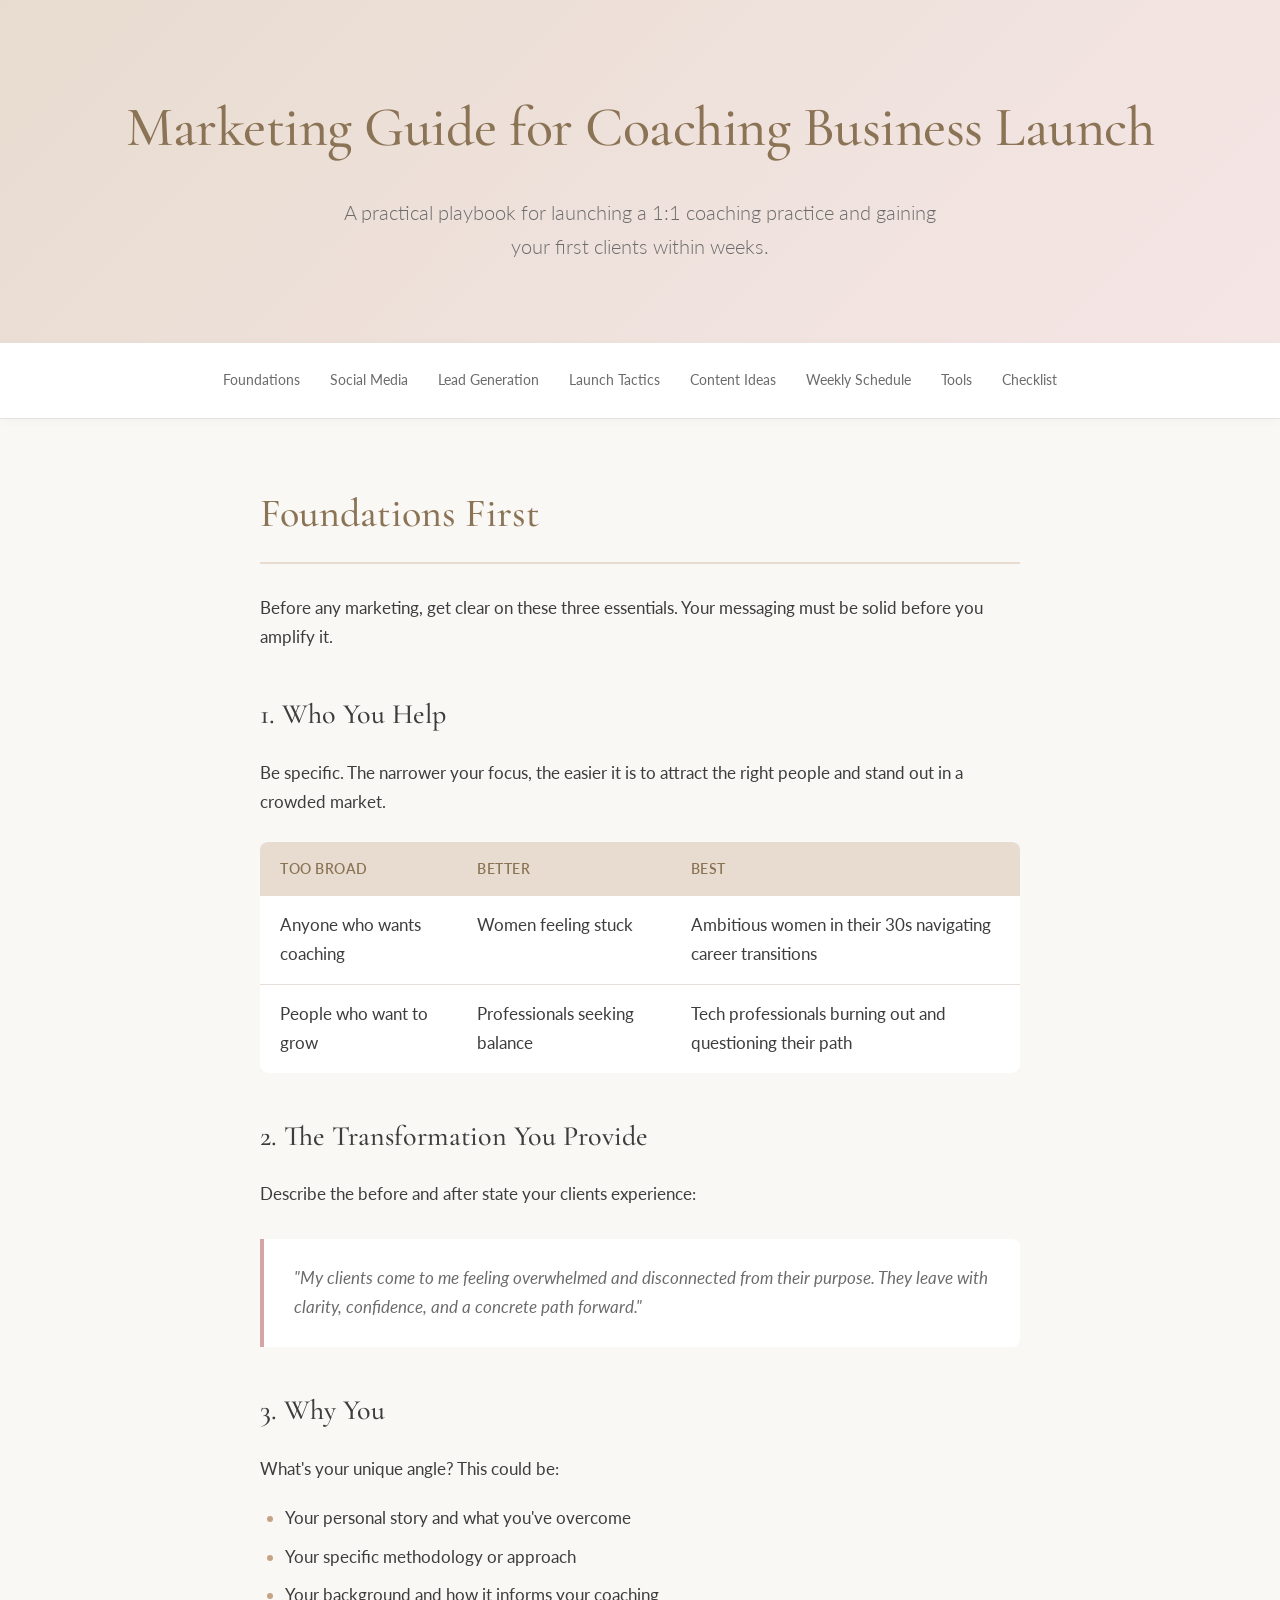
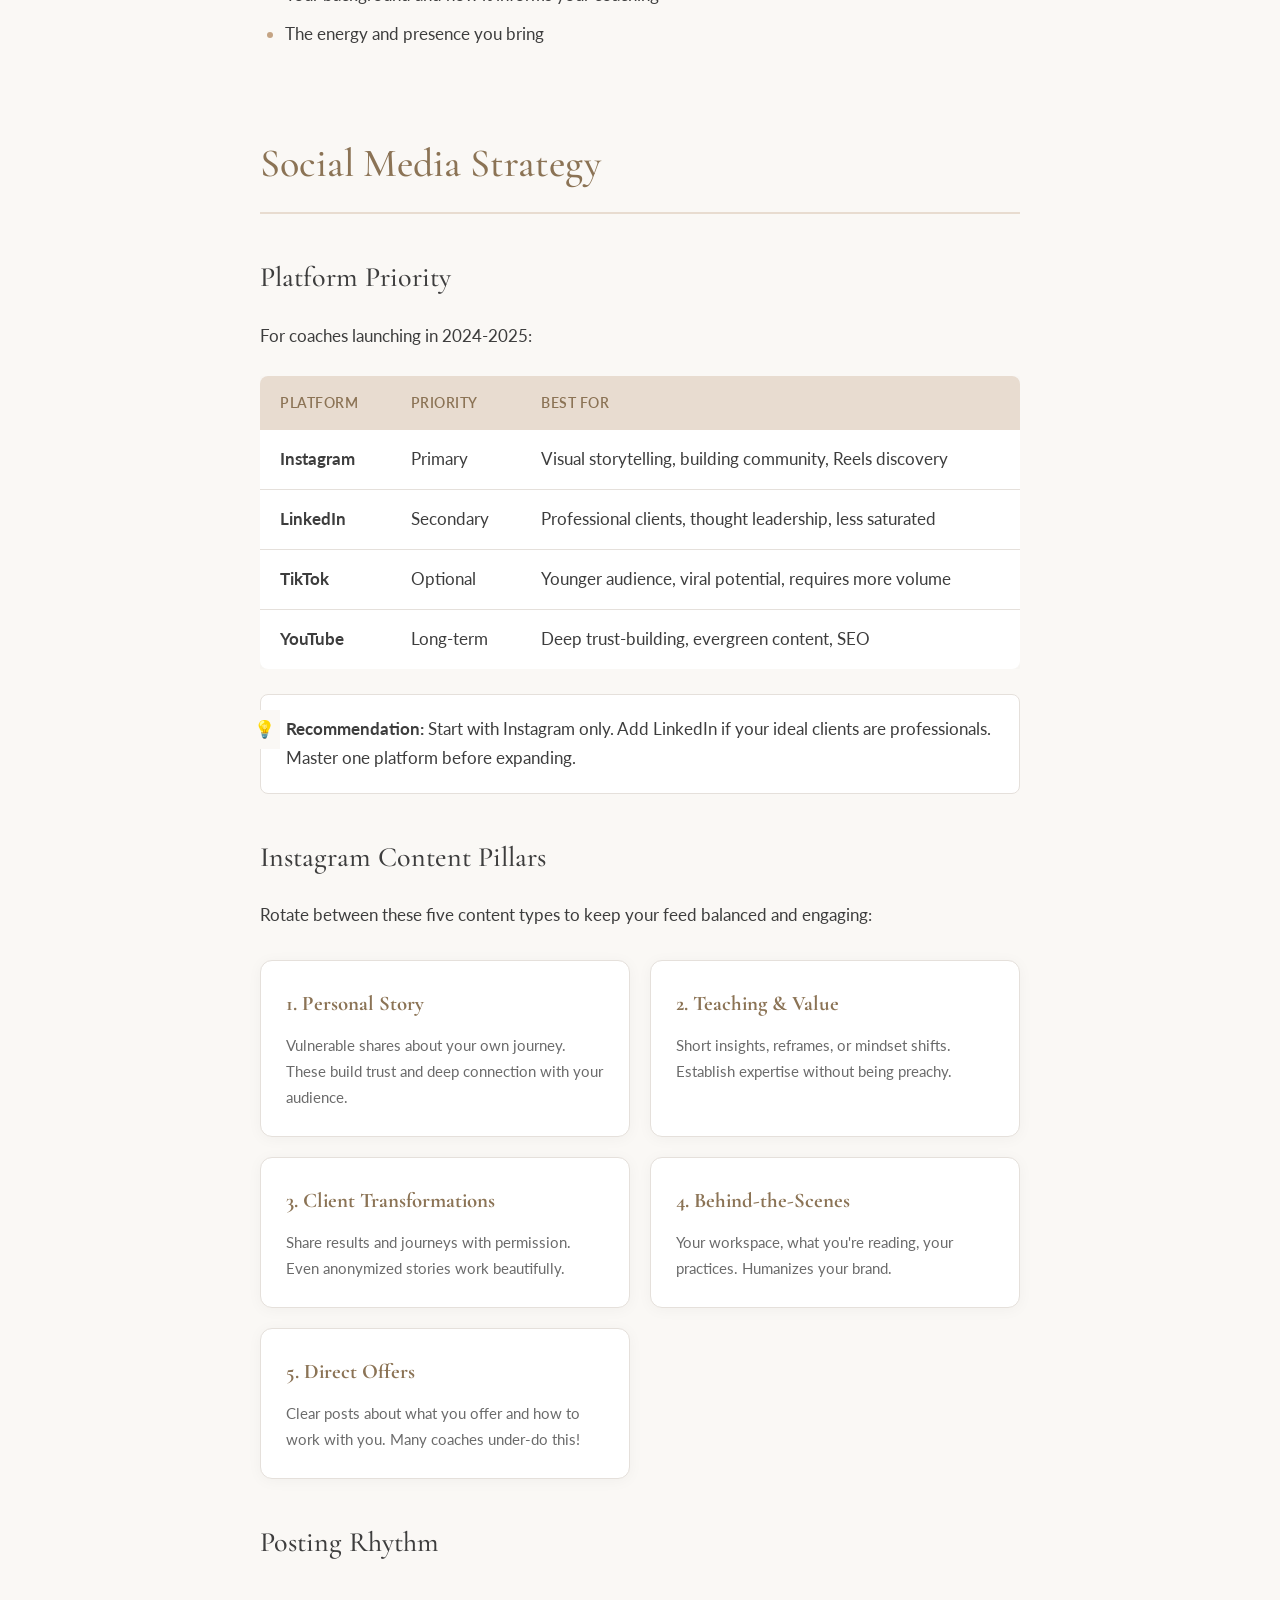
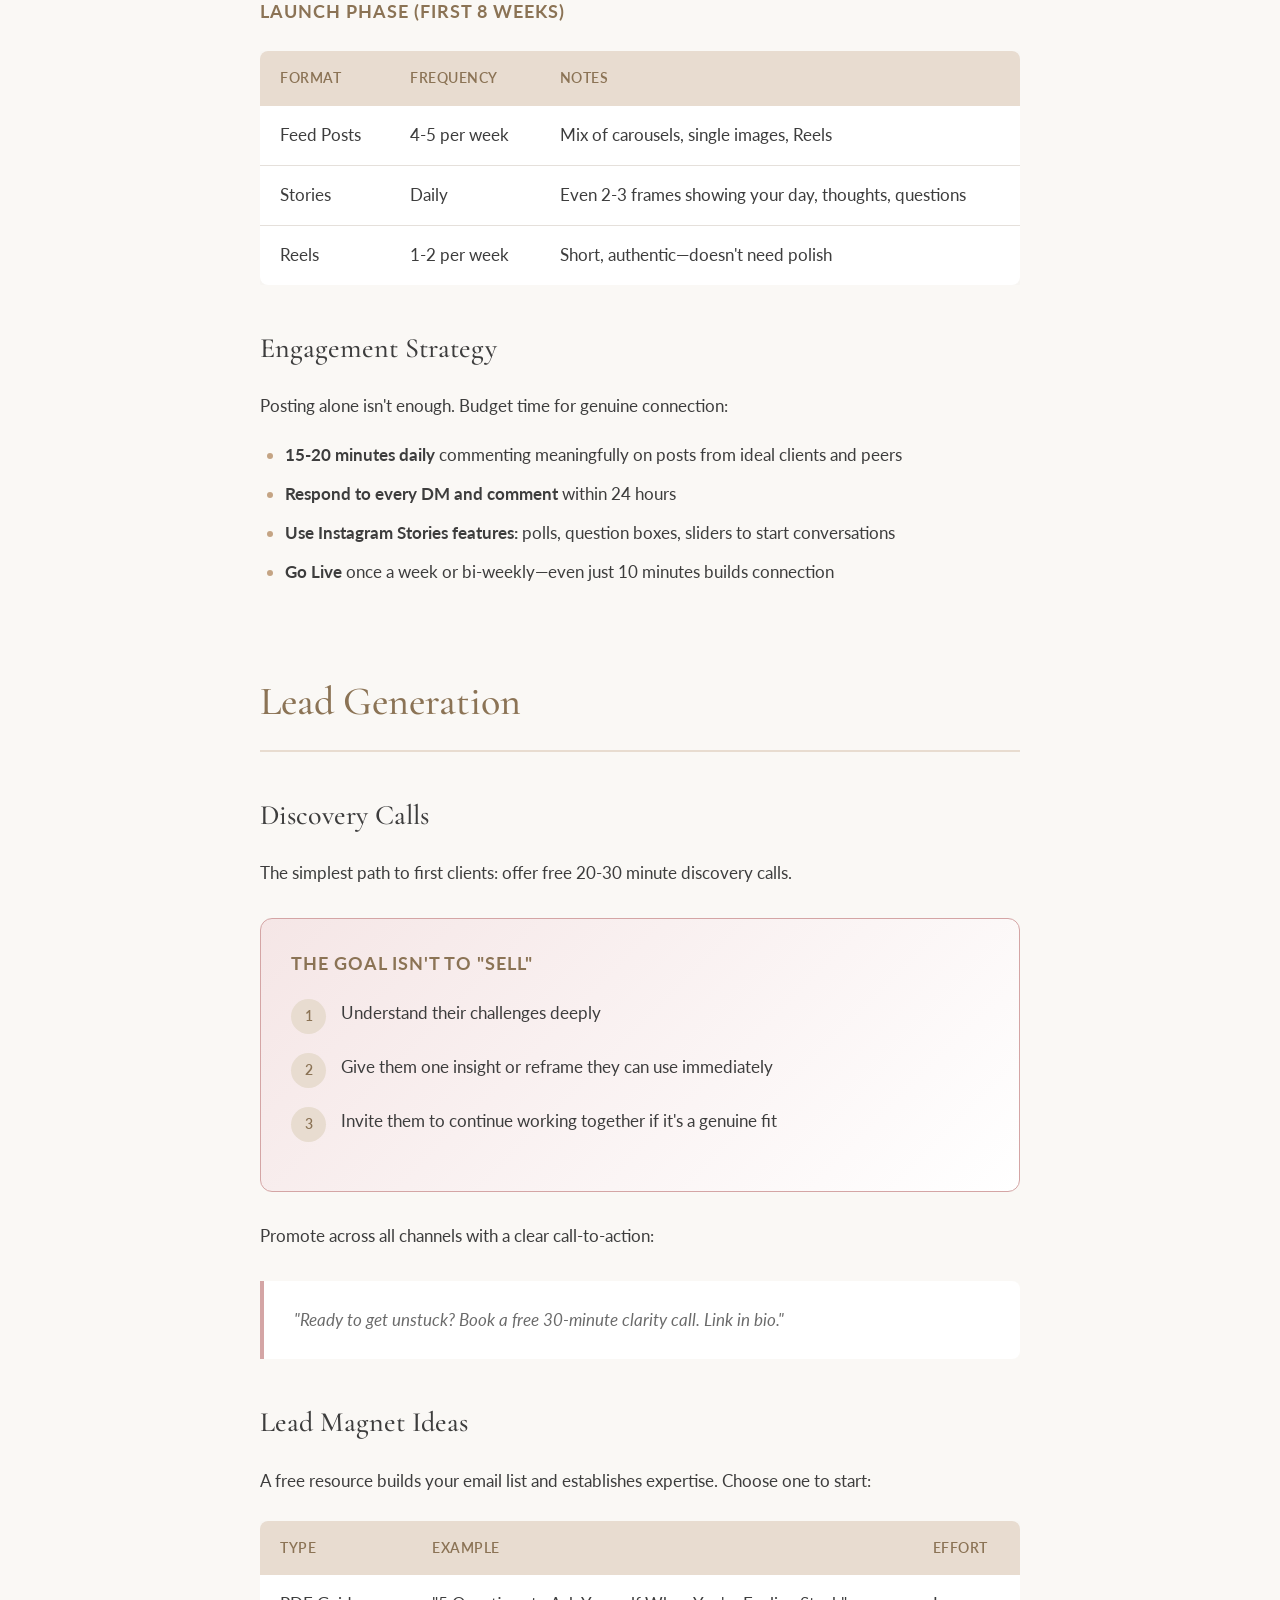
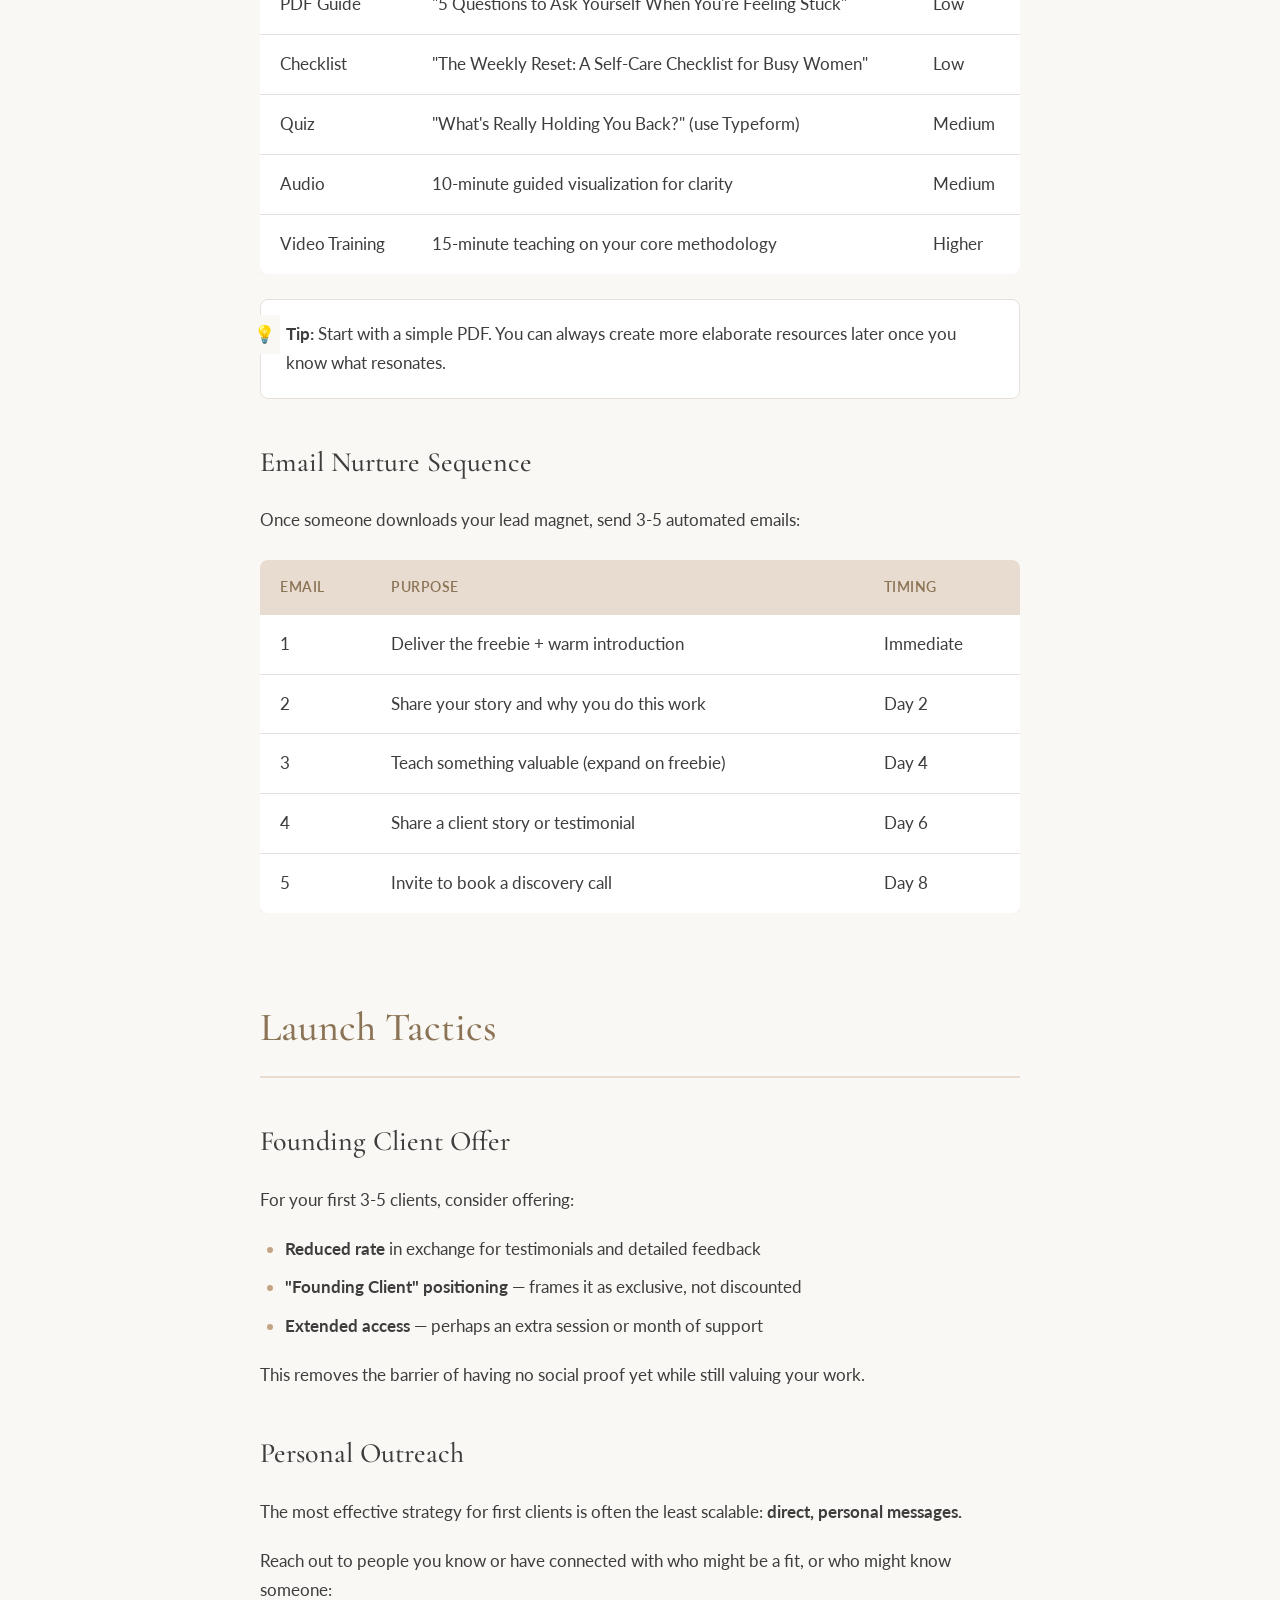
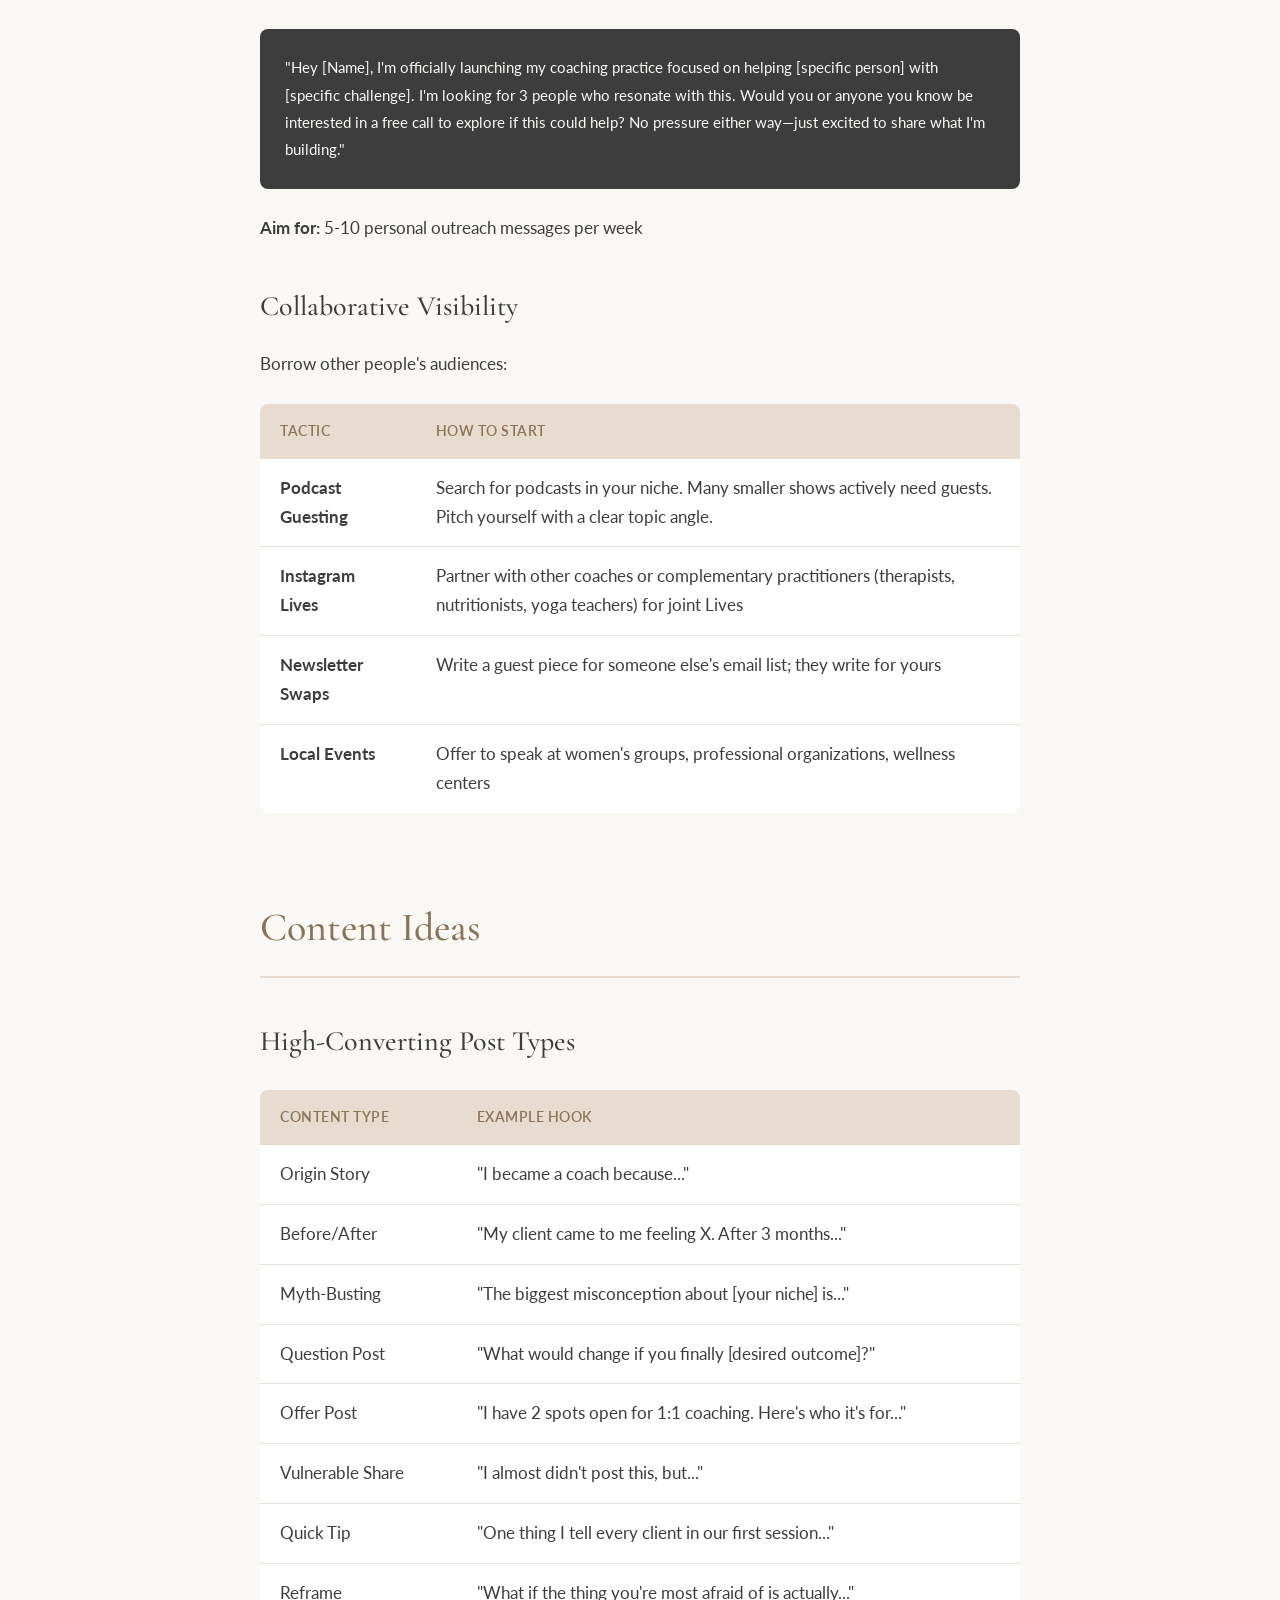
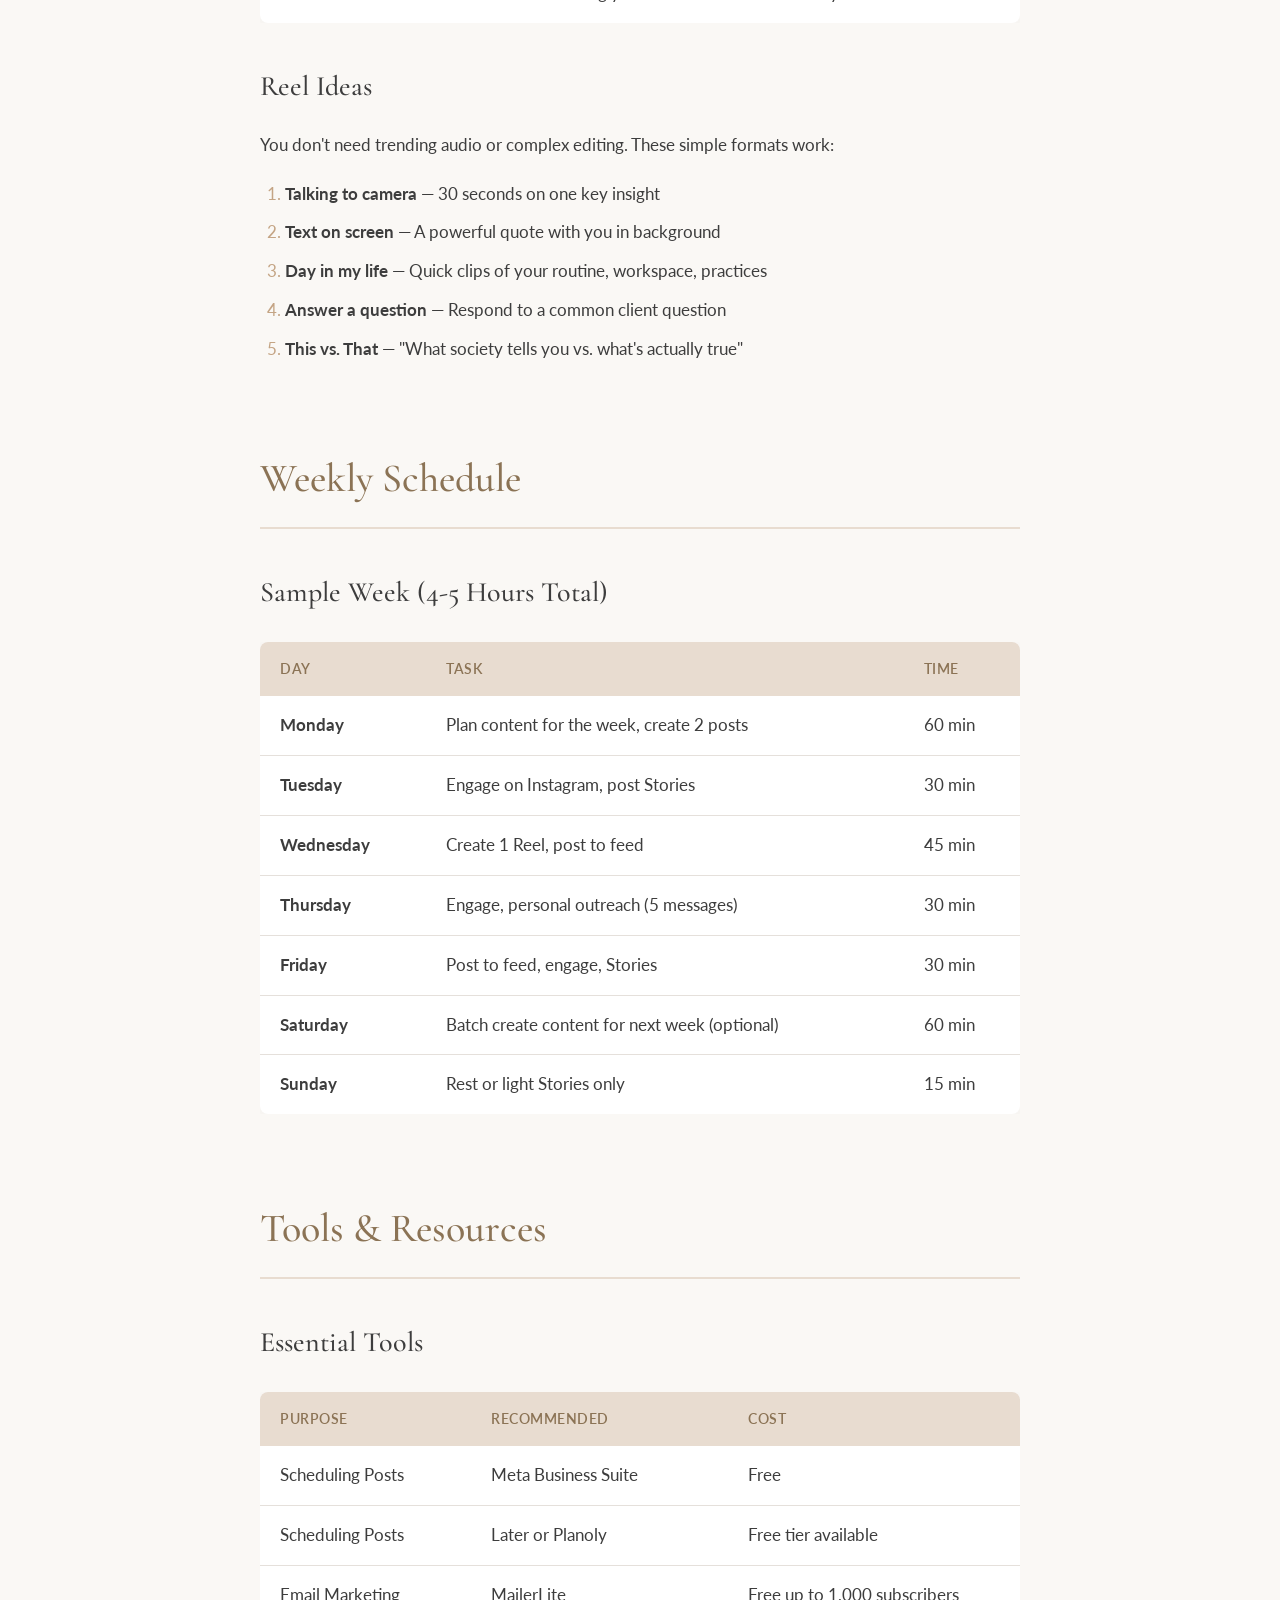
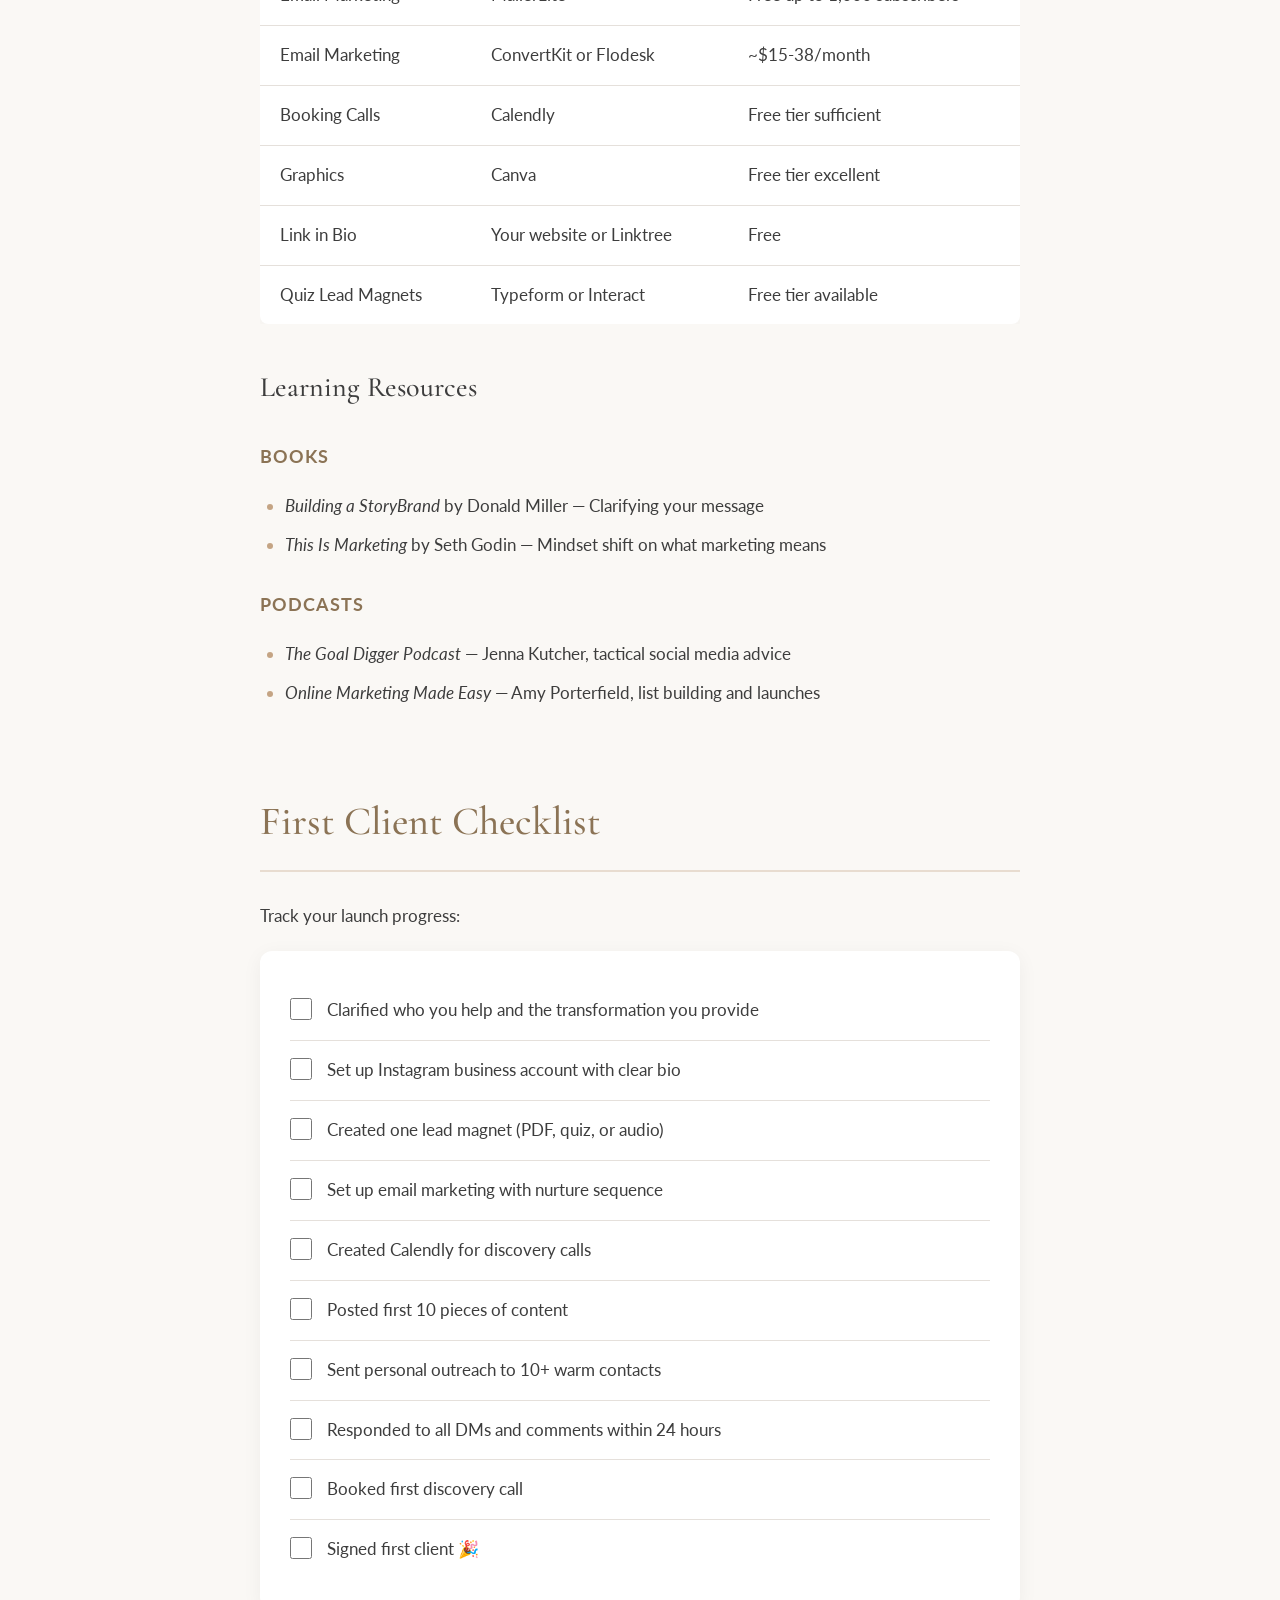
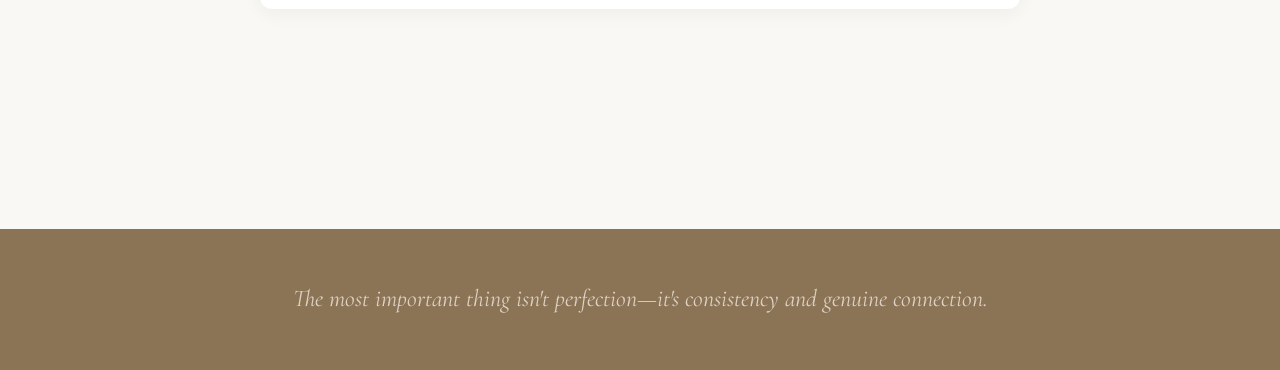
==== index.html @ 5e0c3785 "initial commit" ====
<!DOCTYPE html>
<html lang="en">
<head>
    <meta charset="UTF-8">
    <meta name="viewport" content="width=device-width, initial-scale=1.0">
    <title>Marketing Guide for Coaching Business Launch</title>
    <link rel="preconnect" href="https://fonts.googleapis.com">
    <link rel="preconnect" href="https://fonts.gstatic.com" crossorigin>
    <link href="https://fonts.googleapis.com/css2?family=Cormorant+Garamond:ital,wght@0,400;0,500;0,600;1,400&family=Lato:wght@300;400;700&display=swap" rel="stylesheet">
    <style>
        :root {
            --color-primary: #C4A484;
            --color-primary-dark: #8B7355;
            --color-primary-light: #E8DCD0;
            --color-secondary: #D4A5A5;
            --color-secondary-light: #F5E6E6;
            --color-white: #FFFFFF;
            --color-off-white: #FAF8F5;
            --color-text: #3D3D3D;
            --color-text-light: #6B6B6B;
            --color-border: #E5E0DB;
            --color-gold: #B8860B;
            --color-success: #7CB69D;
            --font-heading: 'Cormorant Garamond', Georgia, serif;
            --font-body: 'Lato', system-ui, sans-serif;
        }

        * {
            margin: 0;
            padding: 0;
            box-sizing: border-box;
        }

        html {
            scroll-behavior: smooth;
        }

        body {
            font-family: var(--font-body);
            font-size: 17px;
            line-height: 1.7;
            color: var(--color-text);
            background-color: var(--color-off-white);
        }

        /* Hero Section */
        .hero {
            background: linear-gradient(135deg, var(--color-primary-light) 0%, var(--color-secondary-light) 100%);
            padding: 80px 20px;
            text-align: center;
        }

        .hero h1 {
            font-family: var(--font-heading);
            font-size: 3.5rem;
            font-weight: 500;
            color: var(--color-primary-dark);
            margin-bottom: 20px;
            letter-spacing: -0.5px;
        }

        .hero .tagline {
            font-size: 1.25rem;
            color: var(--color-text-light);
            max-width: 600px;
            margin: 0 auto;
            font-weight: 300;
        }

        /* Navigation */
        .toc {
            background: var(--color-white);
            border-bottom: 1px solid var(--color-border);
            padding: 20px;
            position: sticky;
            top: 0;
            z-index: 100;
            box-shadow: 0 2px 10px rgba(0,0,0,0.03);
        }

        .toc-inner {
            max-width: 900px;
            margin: 0 auto;
            display: flex;
            flex-wrap: wrap;
            justify-content: center;
            gap: 10px 30px;
        }

        .toc a {
            color: var(--color-text-light);
            text-decoration: none;
            font-size: 0.9rem;
            font-weight: 400;
            transition: color 0.2s ease;
            padding: 5px 0;
        }

        .toc a:hover {
            color: var(--color-primary-dark);
        }

        /* Main Content */
        .container {
            max-width: 800px;
            margin: 0 auto;
            padding: 60px 20px;
        }

        /* Sections */
        section {
            margin-bottom: 80px;
        }

        h2 {
            font-family: var(--font-heading);
            font-size: 2.5rem;
            font-weight: 500;
            color: var(--color-primary-dark);
            margin-bottom: 30px;
            padding-bottom: 15px;
            border-bottom: 2px solid var(--color-primary-light);
        }

        h3 {
            font-family: var(--font-heading);
            font-size: 1.75rem;
            font-weight: 500;
            color: var(--color-text);
            margin-top: 40px;
            margin-bottom: 20px;
        }

        h4 {
            font-family: var(--font-body);
            font-size: 1.1rem;
            font-weight: 700;
            color: var(--color-primary-dark);
            margin-top: 30px;
            margin-bottom: 15px;
            text-transform: uppercase;
            letter-spacing: 1px;
        }

        p {
            margin-bottom: 20px;
        }

        /* Blockquotes */
        blockquote {
            background: var(--color-white);
            border-left: 4px solid var(--color-secondary);
            padding: 25px 30px;
            margin: 30px 0;
            border-radius: 0 8px 8px 0;
            font-style: italic;
            color: var(--color-text-light);
        }

        blockquote em {
            font-style: normal;
        }

        /* Tables */
        .table-wrapper {
            overflow-x: auto;
            margin: 25px 0;
        }

        table {
            width: 100%;
            border-collapse: collapse;
            background: var(--color-white);
            border-radius: 8px;
            overflow: hidden;
            box-shadow: 0 2px 15px rgba(0,0,0,0.04);
        }

        th {
            background: var(--color-primary-light);
            color: var(--color-primary-dark);
            font-weight: 600;
            text-align: left;
            padding: 15px 20px;
            font-size: 0.9rem;
            text-transform: uppercase;
            letter-spacing: 0.5px;
        }

        td {
            padding: 15px 20px;
            border-bottom: 1px solid var(--color-border);
            vertical-align: top;
        }

        tr:last-child td {
            border-bottom: none;
        }

        tr:hover td {
            background: var(--color-off-white);
        }

        /* Lists */
        ul, ol {
            margin: 20px 0;
            padding-left: 25px;
        }

        li {
            margin-bottom: 10px;
        }

        li::marker {
            color: var(--color-primary);
        }

        /* Highlight Boxes */
        .highlight-box {
            background: linear-gradient(135deg, var(--color-secondary-light) 0%, var(--color-white) 100%);
            border: 1px solid var(--color-secondary);
            border-radius: 12px;
            padding: 30px;
            margin: 30px 0;
        }

        .highlight-box h4 {
            margin-top: 0;
            color: var(--color-primary-dark);
        }

        .tip-box {
            background: var(--color-white);
            border: 1px solid var(--color-border);
            border-radius: 8px;
            padding: 20px 25px;
            margin: 25px 0;
            position: relative;
        }

        .tip-box::before {
            content: "💡";
            position: absolute;
            left: -12px;
            top: 15px;
            background: var(--color-off-white);
            padding: 5px;
        }

        /* Checklist */
        .checklist {
            background: var(--color-white);
            border-radius: 12px;
            padding: 30px;
            box-shadow: 0 4px 20px rgba(0,0,0,0.05);
        }

        .checklist-item {
            display: flex;
            align-items: flex-start;
            gap: 15px;
            padding: 15px 0;
            border-bottom: 1px solid var(--color-border);
        }

        .checklist-item:last-child {
            border-bottom: none;
        }

        .checklist-item input[type="checkbox"] {
            width: 22px;
            height: 22px;
            margin-top: 2px;
            accent-color: var(--color-success);
            cursor: pointer;
        }

        .checklist-item label {
            cursor: pointer;
            flex: 1;
        }

        .checklist-item input:checked + label {
            text-decoration: line-through;
            color: var(--color-text-light);
        }

        /* Content Cards */
        .card-grid {
            display: grid;
            grid-template-columns: repeat(auto-fit, minmax(280px, 1fr));
            gap: 20px;
            margin: 30px 0;
        }

        .card {
            background: var(--color-white);
            border-radius: 12px;
            padding: 25px;
            box-shadow: 0 2px 15px rgba(0,0,0,0.04);
            border: 1px solid var(--color-border);
        }

        .card h5 {
            font-family: var(--font-heading);
            font-size: 1.3rem;
            color: var(--color-primary-dark);
            margin-bottom: 12px;
        }

        .card p {
            font-size: 0.95rem;
            margin-bottom: 0;
            color: var(--color-text-light);
        }

        /* Numbered Steps */
        .numbered-list {
            counter-reset: step-counter;
            list-style: none;
            padding-left: 0;
        }

        .numbered-list li {
            counter-increment: step-counter;
            position: relative;
            padding-left: 50px;
            margin-bottom: 25px;
        }

        .numbered-list li::before {
            content: counter(step-counter);
            position: absolute;
            left: 0;
            top: 0;
            width: 35px;
            height: 35px;
            background: var(--color-primary-light);
            color: var(--color-primary-dark);
            border-radius: 50%;
            display: flex;
            align-items: center;
            justify-content: center;
            font-weight: 600;
            font-size: 0.9rem;
        }

        /* Code/Template blocks */
        .template {
            background: var(--color-text);
            color: var(--color-off-white);
            padding: 25px;
            border-radius: 8px;
            margin: 25px 0;
            font-size: 0.95rem;
            line-height: 1.8;
        }

        /* Footer */
        footer {
            background: var(--color-primary-dark);
            color: var(--color-primary-light);
            text-align: center;
            padding: 50px 20px;
            margin-top: 80px;
        }

        footer p {
            font-family: var(--font-heading);
            font-size: 1.5rem;
            font-style: italic;
            margin-bottom: 0;
            opacity: 0.9;
        }

        /* Responsive */
        @media (max-width: 768px) {
            .hero h1 {
                font-size: 2.5rem;
            }

            h2 {
                font-size: 2rem;
            }

            h3 {
                font-size: 1.5rem;
            }

            .toc-inner {
                gap: 5px 20px;
            }

            .toc a {
                font-size: 0.8rem;
            }
        }

        /* Print Styles */
        @media print {
            .toc {
                position: relative;
            }

            section {
                page-break-inside: avoid;
            }
        }
    </style>
</head>
<body>
    <header class="hero">
        <h1>Marketing Guide for Coaching Business Launch</h1>
        <p class="tagline">A practical playbook for launching a 1:1 coaching practice and gaining your first clients within weeks.</p>
    </header>

    <nav class="toc">
        <div class="toc-inner">
            <a href="#foundations">Foundations</a>
            <a href="#social-media">Social Media</a>
            <a href="#lead-generation">Lead Generation</a>
            <a href="#launch-tactics">Launch Tactics</a>
            <a href="#content-ideas">Content Ideas</a>
            <a href="#weekly-schedule">Weekly Schedule</a>
            <a href="#tools">Tools</a>
            <a href="#checklist">Checklist</a>
        </div>
    </nav>

    <main class="container">

        <!-- FOUNDATIONS -->
        <section id="foundations">
            <h2>Foundations First</h2>
            <p>Before any marketing, get clear on these three essentials. Your messaging must be solid before you amplify it.</p>

            <h3>1. Who You Help</h3>
            <p>Be specific. The narrower your focus, the easier it is to attract the right people and stand out in a crowded market.</p>

            <div class="table-wrapper">
                <table>
                    <thead>
                        <tr>
                            <th>Too Broad</th>
                            <th>Better</th>
                            <th>Best</th>
                        </tr>
                    </thead>
                    <tbody>
                        <tr>
                            <td>Anyone who wants coaching</td>
                            <td>Women feeling stuck</td>
                            <td>Ambitious women in their 30s navigating career transitions</td>
                        </tr>
                        <tr>
                            <td>People who want to grow</td>
                            <td>Professionals seeking balance</td>
                            <td>Tech professionals burning out and questioning their path</td>
                        </tr>
                    </tbody>
                </table>
            </div>

            <h3>2. The Transformation You Provide</h3>
            <p>Describe the before and after state your clients experience:</p>

            <blockquote>
                "My clients come to me feeling overwhelmed and disconnected from their purpose. They leave with clarity, confidence, and a concrete path forward."
            </blockquote>

            <h3>3. Why You</h3>
            <p>What's your unique angle? This could be:</p>
            <ul>
                <li>Your personal story and what you've overcome</li>
                <li>Your specific methodology or approach</li>
                <li>Your background and how it informs your coaching</li>
                <li>The energy and presence you bring</li>
            </ul>
        </section>

        <!-- SOCIAL MEDIA -->
        <section id="social-media">
            <h2>Social Media Strategy</h2>

            <h3>Platform Priority</h3>
            <p>For coaches launching in 2024-2025:</p>

            <div class="table-wrapper">
                <table>
                    <thead>
                        <tr>
                            <th>Platform</th>
                            <th>Priority</th>
                            <th>Best For</th>
                        </tr>
                    </thead>
                    <tbody>
                        <tr>
                            <td><strong>Instagram</strong></td>
                            <td>Primary</td>
                            <td>Visual storytelling, building community, Reels discovery</td>
                        </tr>
                        <tr>
                            <td><strong>LinkedIn</strong></td>
                            <td>Secondary</td>
                            <td>Professional clients, thought leadership, less saturated</td>
                        </tr>
                        <tr>
                            <td><strong>TikTok</strong></td>
                            <td>Optional</td>
                            <td>Younger audience, viral potential, requires more volume</td>
                        </tr>
                        <tr>
                            <td><strong>YouTube</strong></td>
                            <td>Long-term</td>
                            <td>Deep trust-building, evergreen content, SEO</td>
                        </tr>
                    </tbody>
                </table>
            </div>

            <div class="tip-box">
                <strong>Recommendation:</strong> Start with Instagram only. Add LinkedIn if your ideal clients are professionals. Master one platform before expanding.
            </div>

            <h3>Instagram Content Pillars</h3>
            <p>Rotate between these five content types to keep your feed balanced and engaging:</p>

            <div class="card-grid">
                <div class="card">
                    <h5>1. Personal Story</h5>
                    <p>Vulnerable shares about your own journey. These build trust and deep connection with your audience.</p>
                </div>
                <div class="card">
                    <h5>2. Teaching & Value</h5>
                    <p>Short insights, reframes, or mindset shifts. Establish expertise without being preachy.</p>
                </div>
                <div class="card">
                    <h5>3. Client Transformations</h5>
                    <p>Share results and journeys with permission. Even anonymized stories work beautifully.</p>
                </div>
                <div class="card">
                    <h5>4. Behind-the-Scenes</h5>
                    <p>Your workspace, what you're reading, your practices. Humanizes your brand.</p>
                </div>
                <div class="card">
                    <h5>5. Direct Offers</h5>
                    <p>Clear posts about what you offer and how to work with you. Many coaches under-do this!</p>
                </div>
            </div>

            <h3>Posting Rhythm</h3>
            <h4>Launch Phase (First 8 Weeks)</h4>
            <div class="table-wrapper">
                <table>
                    <thead>
                        <tr>
                            <th>Format</th>
                            <th>Frequency</th>
                            <th>Notes</th>
                        </tr>
                    </thead>
                    <tbody>
                        <tr>
                            <td>Feed Posts</td>
                            <td>4-5 per week</td>
                            <td>Mix of carousels, single images, Reels</td>
                        </tr>
                        <tr>
                            <td>Stories</td>
                            <td>Daily</td>
                            <td>Even 2-3 frames showing your day, thoughts, questions</td>
                        </tr>
                        <tr>
                            <td>Reels</td>
                            <td>1-2 per week</td>
                            <td>Short, authentic—doesn't need polish</td>
                        </tr>
                    </tbody>
                </table>
            </div>

            <h3>Engagement Strategy</h3>
            <p>Posting alone isn't enough. Budget time for genuine connection:</p>
            <ul>
                <li><strong>15-20 minutes daily</strong> commenting meaningfully on posts from ideal clients and peers</li>
                <li><strong>Respond to every DM and comment</strong> within 24 hours</li>
                <li><strong>Use Instagram Stories features:</strong> polls, question boxes, sliders to start conversations</li>
                <li><strong>Go Live</strong> once a week or bi-weekly—even just 10 minutes builds connection</li>
            </ul>
        </section>

        <!-- LEAD GENERATION -->
        <section id="lead-generation">
            <h2>Lead Generation</h2>

            <h3>Discovery Calls</h3>
            <p>The simplest path to first clients: offer free 20-30 minute discovery calls.</p>

            <div class="highlight-box">
                <h4>The Goal Isn't to "Sell"</h4>
                <ol class="numbered-list">
                    <li>Understand their challenges deeply</li>
                    <li>Give them one insight or reframe they can use immediately</li>
                    <li>Invite them to continue working together if it's a genuine fit</li>
                </ol>
            </div>

            <p>Promote across all channels with a clear call-to-action:</p>
            <blockquote>
                "Ready to get unstuck? Book a free 30-minute clarity call. Link in bio."
            </blockquote>

            <h3>Lead Magnet Ideas</h3>
            <p>A free resource builds your email list and establishes expertise. Choose one to start:</p>

            <div class="table-wrapper">
                <table>
                    <thead>
                        <tr>
                            <th>Type</th>
                            <th>Example</th>
                            <th>Effort</th>
                        </tr>
                    </thead>
                    <tbody>
                        <tr>
                            <td>PDF Guide</td>
                            <td>"5 Questions to Ask Yourself When You're Feeling Stuck"</td>
                            <td>Low</td>
                        </tr>
                        <tr>
                            <td>Checklist</td>
                            <td>"The Weekly Reset: A Self-Care Checklist for Busy Women"</td>
                            <td>Low</td>
                        </tr>
                        <tr>
                            <td>Quiz</td>
                            <td>"What's Really Holding You Back?" (use Typeform)</td>
                            <td>Medium</td>
                        </tr>
                        <tr>
                            <td>Audio</td>
                            <td>10-minute guided visualization for clarity</td>
                            <td>Medium</td>
                        </tr>
                        <tr>
                            <td>Video Training</td>
                            <td>15-minute teaching on your core methodology</td>
                            <td>Higher</td>
                        </tr>
                    </tbody>
                </table>
            </div>

            <div class="tip-box">
                <strong>Tip:</strong> Start with a simple PDF. You can always create more elaborate resources later once you know what resonates.
            </div>

            <h3>Email Nurture Sequence</h3>
            <p>Once someone downloads your lead magnet, send 3-5 automated emails:</p>

            <div class="table-wrapper">
                <table>
                    <thead>
                        <tr>
                            <th>Email</th>
                            <th>Purpose</th>
                            <th>Timing</th>
                        </tr>
                    </thead>
                    <tbody>
                        <tr>
                            <td>1</td>
                            <td>Deliver the freebie + warm introduction</td>
                            <td>Immediate</td>
                        </tr>
                        <tr>
                            <td>2</td>
                            <td>Share your story and why you do this work</td>
                            <td>Day 2</td>
                        </tr>
                        <tr>
                            <td>3</td>
                            <td>Teach something valuable (expand on freebie)</td>
                            <td>Day 4</td>
                        </tr>
                        <tr>
                            <td>4</td>
                            <td>Share a client story or testimonial</td>
                            <td>Day 6</td>
                        </tr>
                        <tr>
                            <td>5</td>
                            <td>Invite to book a discovery call</td>
                            <td>Day 8</td>
                        </tr>
                    </tbody>
                </table>
            </div>
        </section>

        <!-- LAUNCH TACTICS -->
        <section id="launch-tactics">
            <h2>Launch Tactics</h2>

            <h3>Founding Client Offer</h3>
            <p>For your first 3-5 clients, consider offering:</p>
            <ul>
                <li><strong>Reduced rate</strong> in exchange for testimonials and detailed feedback</li>
                <li><strong>"Founding Client" positioning</strong> — frames it as exclusive, not discounted</li>
                <li><strong>Extended access</strong> — perhaps an extra session or month of support</li>
            </ul>
            <p>This removes the barrier of having no social proof yet while still valuing your work.</p>

            <h3>Personal Outreach</h3>
            <p>The most effective strategy for first clients is often the least scalable: <strong>direct, personal messages.</strong></p>

            <p>Reach out to people you know or have connected with who might be a fit, or who might know someone:</p>

            <div class="template">
                "Hey [Name], I'm officially launching my coaching practice focused on helping [specific person] with [specific challenge]. I'm looking for 3 people who resonate with this. Would you or anyone you know be interested in a free call to explore if this could help? No pressure either way—just excited to share what I'm building."
            </div>

            <p><strong>Aim for:</strong> 5-10 personal outreach messages per week</p>

            <h3>Collaborative Visibility</h3>
            <p>Borrow other people's audiences:</p>

            <div class="table-wrapper">
                <table>
                    <thead>
                        <tr>
                            <th>Tactic</th>
                            <th>How to Start</th>
                        </tr>
                    </thead>
                    <tbody>
                        <tr>
                            <td><strong>Podcast Guesting</strong></td>
                            <td>Search for podcasts in your niche. Many smaller shows actively need guests. Pitch yourself with a clear topic angle.</td>
                        </tr>
                        <tr>
                            <td><strong>Instagram Lives</strong></td>
                            <td>Partner with other coaches or complementary practitioners (therapists, nutritionists, yoga teachers) for joint Lives</td>
                        </tr>
                        <tr>
                            <td><strong>Newsletter Swaps</strong></td>
                            <td>Write a guest piece for someone else's email list; they write for yours</td>
                        </tr>
                        <tr>
                            <td><strong>Local Events</strong></td>
                            <td>Offer to speak at women's groups, professional organizations, wellness centers</td>
                        </tr>
                    </tbody>
                </table>
            </div>
        </section>

        <!-- CONTENT IDEAS -->
        <section id="content-ideas">
            <h2>Content Ideas</h2>

            <h3>High-Converting Post Types</h3>
            <div class="table-wrapper">
                <table>
                    <thead>
                        <tr>
                            <th>Content Type</th>
                            <th>Example Hook</th>
                        </tr>
                    </thead>
                    <tbody>
                        <tr>
                            <td>Origin Story</td>
                            <td>"I became a coach because..."</td>
                        </tr>
                        <tr>
                            <td>Before/After</td>
                            <td>"My client came to me feeling X. After 3 months..."</td>
                        </tr>
                        <tr>
                            <td>Myth-Busting</td>
                            <td>"The biggest misconception about [your niche] is..."</td>
                        </tr>
                        <tr>
                            <td>Question Post</td>
                            <td>"What would change if you finally [desired outcome]?"</td>
                        </tr>
                        <tr>
                            <td>Offer Post</td>
                            <td>"I have 2 spots open for 1:1 coaching. Here's who it's for..."</td>
                        </tr>
                        <tr>
                            <td>Vulnerable Share</td>
                            <td>"I almost didn't post this, but..."</td>
                        </tr>
                        <tr>
                            <td>Quick Tip</td>
                            <td>"One thing I tell every client in our first session..."</td>
                        </tr>
                        <tr>
                            <td>Reframe</td>
                            <td>"What if the thing you're most afraid of is actually..."</td>
                        </tr>
                    </tbody>
                </table>
            </div>

            <h3>Reel Ideas</h3>
            <p>You don't need trending audio or complex editing. These simple formats work:</p>
            <ol>
                <li><strong>Talking to camera</strong> — 30 seconds on one key insight</li>
                <li><strong>Text on screen</strong> — A powerful quote with you in background</li>
                <li><strong>Day in my life</strong> — Quick clips of your routine, workspace, practices</li>
                <li><strong>Answer a question</strong> — Respond to a common client question</li>
                <li><strong>This vs. That</strong> — "What society tells you vs. what's actually true"</li>
            </ol>
        </section>

        <!-- WEEKLY SCHEDULE -->
        <section id="weekly-schedule">
            <h2>Weekly Schedule</h2>

            <h3>Sample Week (4-5 Hours Total)</h3>
            <div class="table-wrapper">
                <table>
                    <thead>
                        <tr>
                            <th>Day</th>
                            <th>Task</th>
                            <th>Time</th>
                        </tr>
                    </thead>
                    <tbody>
                        <tr>
                            <td><strong>Monday</strong></td>
                            <td>Plan content for the week, create 2 posts</td>
                            <td>60 min</td>
                        </tr>
                        <tr>
                            <td><strong>Tuesday</strong></td>
                            <td>Engage on Instagram, post Stories</td>
                            <td>30 min</td>
                        </tr>
                        <tr>
                            <td><strong>Wednesday</strong></td>
                            <td>Create 1 Reel, post to feed</td>
                            <td>45 min</td>
                        </tr>
                        <tr>
                            <td><strong>Thursday</strong></td>
                            <td>Engage, personal outreach (5 messages)</td>
                            <td>30 min</td>
                        </tr>
                        <tr>
                            <td><strong>Friday</strong></td>
                            <td>Post to feed, engage, Stories</td>
                            <td>30 min</td>
                        </tr>
                        <tr>
                            <td><strong>Saturday</strong></td>
                            <td>Batch create content for next week (optional)</td>
                            <td>60 min</td>
                        </tr>
                        <tr>
                            <td><strong>Sunday</strong></td>
                            <td>Rest or light Stories only</td>
                            <td>15 min</td>
                        </tr>
                    </tbody>
                </table>
            </div>
        </section>

        <!-- TOOLS -->
        <section id="tools">
            <h2>Tools & Resources</h2>

            <h3>Essential Tools</h3>
            <div class="table-wrapper">
                <table>
                    <thead>
                        <tr>
                            <th>Purpose</th>
                            <th>Recommended</th>
                            <th>Cost</th>
                        </tr>
                    </thead>
                    <tbody>
                        <tr>
                            <td>Scheduling Posts</td>
                            <td>Meta Business Suite</td>
                            <td>Free</td>
                        </tr>
                        <tr>
                            <td>Scheduling Posts</td>
                            <td>Later or Planoly</td>
                            <td>Free tier available</td>
                        </tr>
                        <tr>
                            <td>Email Marketing</td>
                            <td>MailerLite</td>
                            <td>Free up to 1,000 subscribers</td>
                        </tr>
                        <tr>
                            <td>Email Marketing</td>
                            <td>ConvertKit or Flodesk</td>
                            <td>~$15-38/month</td>
                        </tr>
                        <tr>
                            <td>Booking Calls</td>
                            <td>Calendly</td>
                            <td>Free tier sufficient</td>
                        </tr>
                        <tr>
                            <td>Graphics</td>
                            <td>Canva</td>
                            <td>Free tier excellent</td>
                        </tr>
                        <tr>
                            <td>Link in Bio</td>
                            <td>Your website or Linktree</td>
                            <td>Free</td>
                        </tr>
                        <tr>
                            <td>Quiz Lead Magnets</td>
                            <td>Typeform or Interact</td>
                            <td>Free tier available</td>
                        </tr>
                    </tbody>
                </table>
            </div>

            <h3>Learning Resources</h3>
            <h4>Books</h4>
            <ul>
                <li><em>Building a StoryBrand</em> by Donald Miller — Clarifying your message</li>
                <li><em>This Is Marketing</em> by Seth Godin — Mindset shift on what marketing means</li>
            </ul>

            <h4>Podcasts</h4>
            <ul>
                <li><em>The Goal Digger Podcast</em> — Jenna Kutcher, tactical social media advice</li>
                <li><em>Online Marketing Made Easy</em> — Amy Porterfield, list building and launches</li>
            </ul>
        </section>

        <!-- CHECKLIST -->
        <section id="checklist">
            <h2>First Client Checklist</h2>
            <p>Track your launch progress:</p>

            <div class="checklist">
                <div class="checklist-item">
                    <input type="checkbox" id="check1">
                    <label for="check1">Clarified who you help and the transformation you provide</label>
                </div>
                <div class="checklist-item">
                    <input type="checkbox" id="check2">
                    <label for="check2">Set up Instagram business account with clear bio</label>
                </div>
                <div class="checklist-item">
                    <input type="checkbox" id="check3">
                    <label for="check3">Created one lead magnet (PDF, quiz, or audio)</label>
                </div>
                <div class="checklist-item">
                    <input type="checkbox" id="check4">
                    <label for="check4">Set up email marketing with nurture sequence</label>
                </div>
                <div class="checklist-item">
                    <input type="checkbox" id="check5">
                    <label for="check5">Created Calendly for discovery calls</label>
                </div>
                <div class="checklist-item">
                    <input type="checkbox" id="check6">
                    <label for="check6">Posted first 10 pieces of content</label>
                </div>
                <div class="checklist-item">
                    <input type="checkbox" id="check7">
                    <label for="check7">Sent personal outreach to 10+ warm contacts</label>
                </div>
                <div class="checklist-item">
                    <input type="checkbox" id="check8">
                    <label for="check8">Responded to all DMs and comments within 24 hours</label>
                </div>
                <div class="checklist-item">
                    <input type="checkbox" id="check9">
                    <label for="check9">Booked first discovery call</label>
                </div>
                <div class="checklist-item">
                    <input type="checkbox" id="check10">
                    <label for="check10">Signed first client 🎉</label>
                </div>
            </div>
        </section>

    </main>

    <footer>
        <p>The most important thing isn't perfection—it's consistency and genuine connection.</p>
    </footer>

</body>
</html>
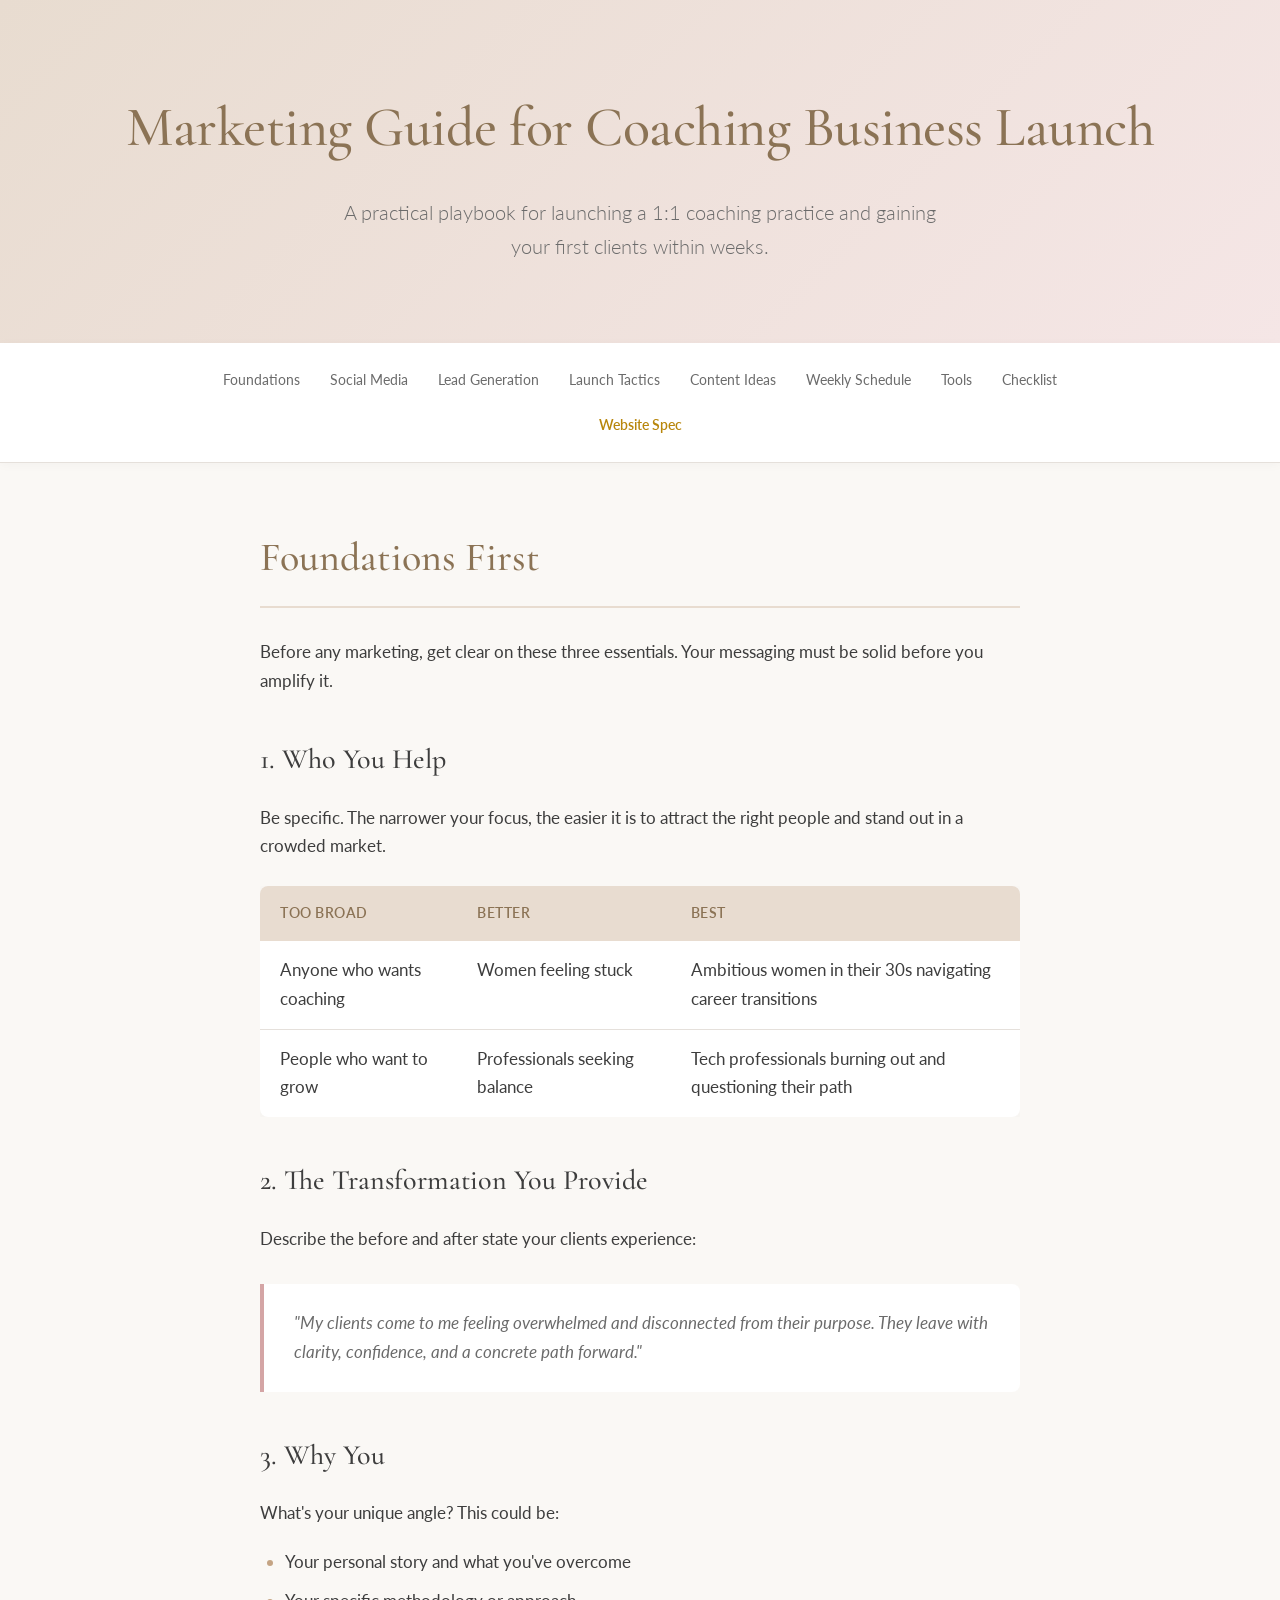
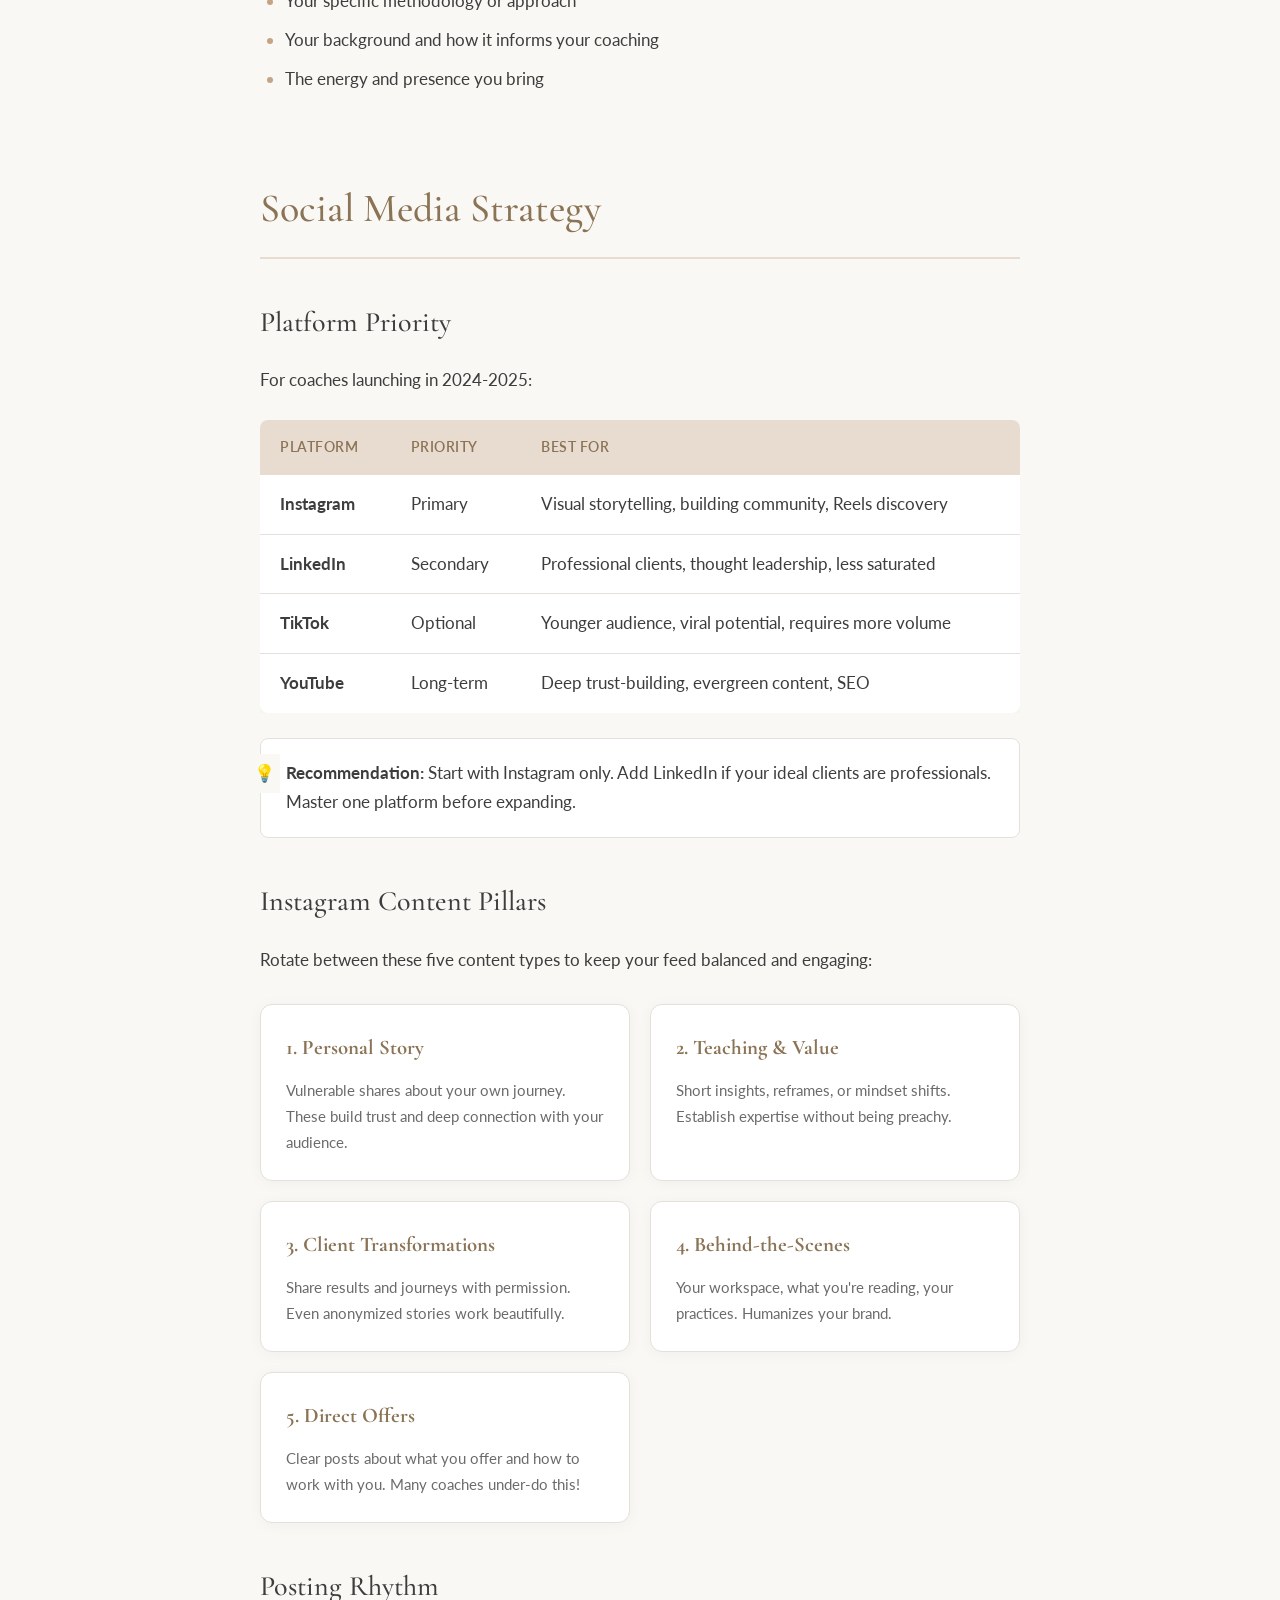
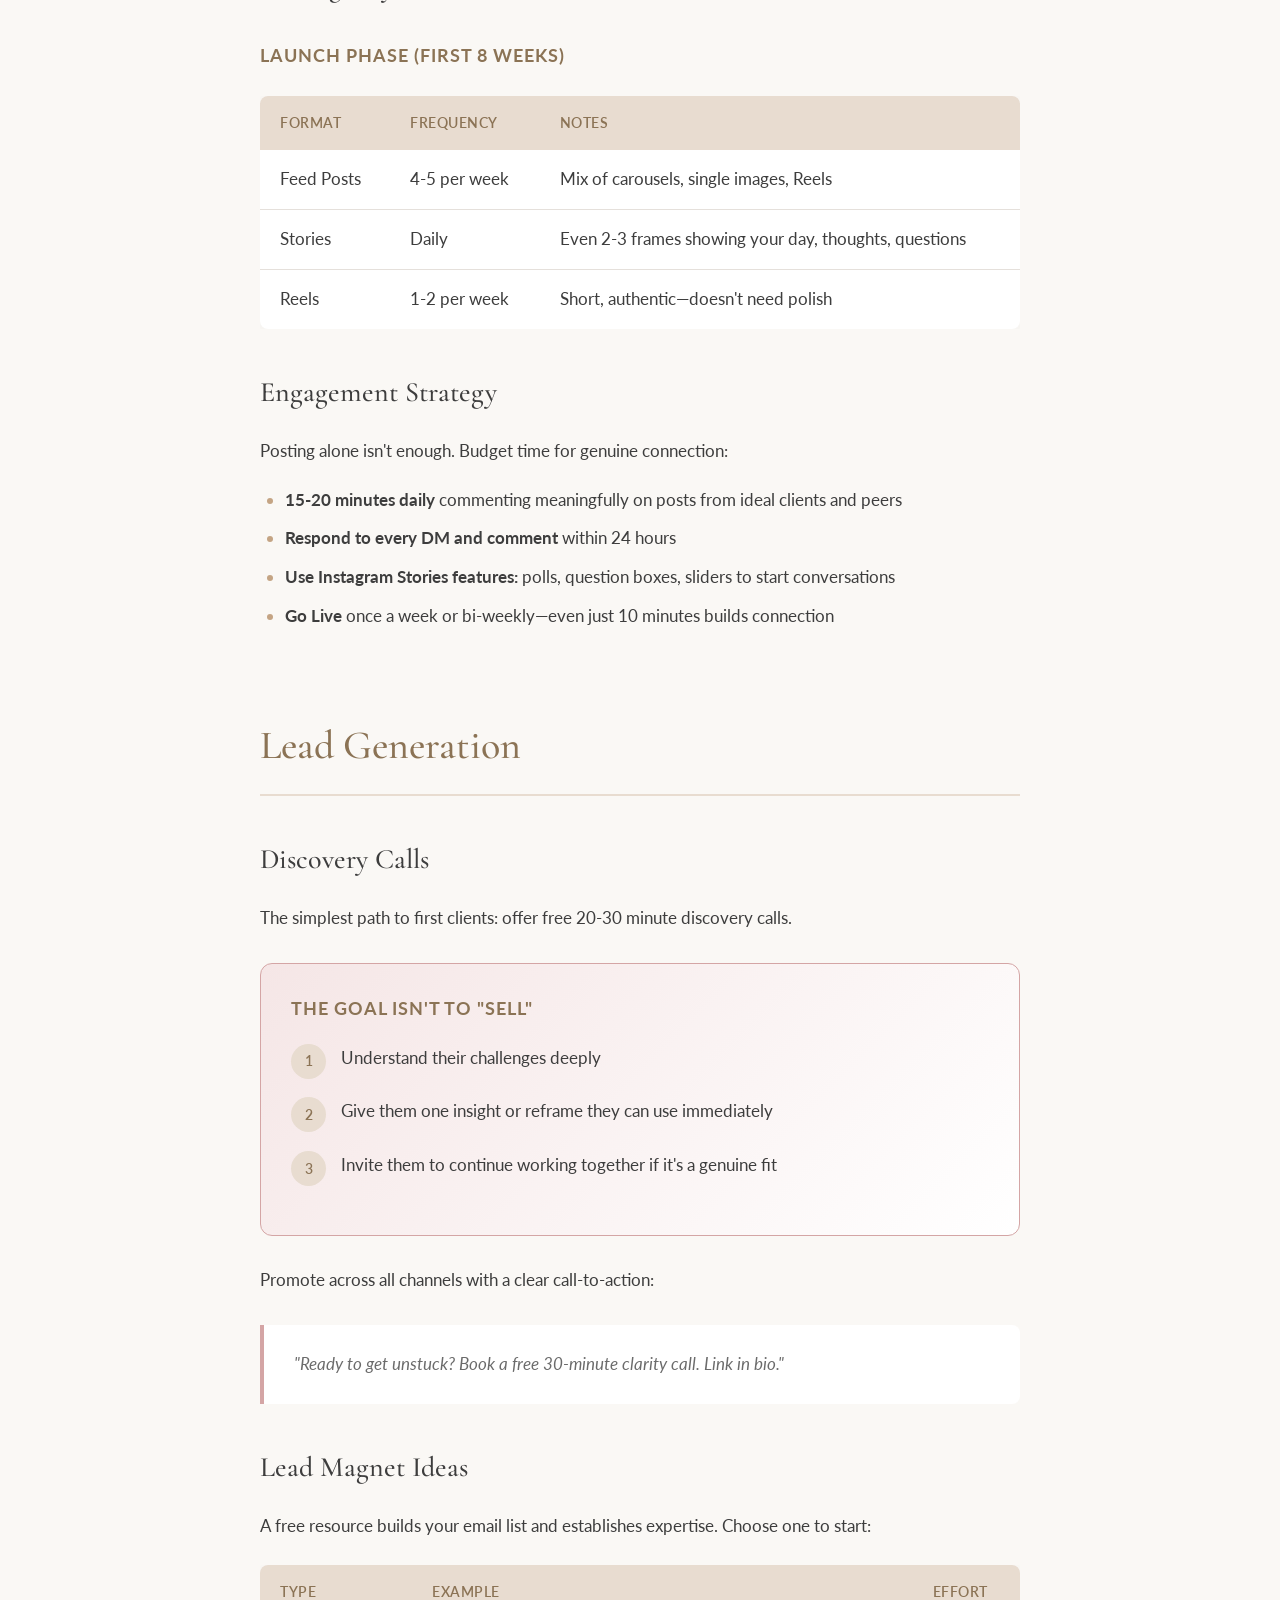
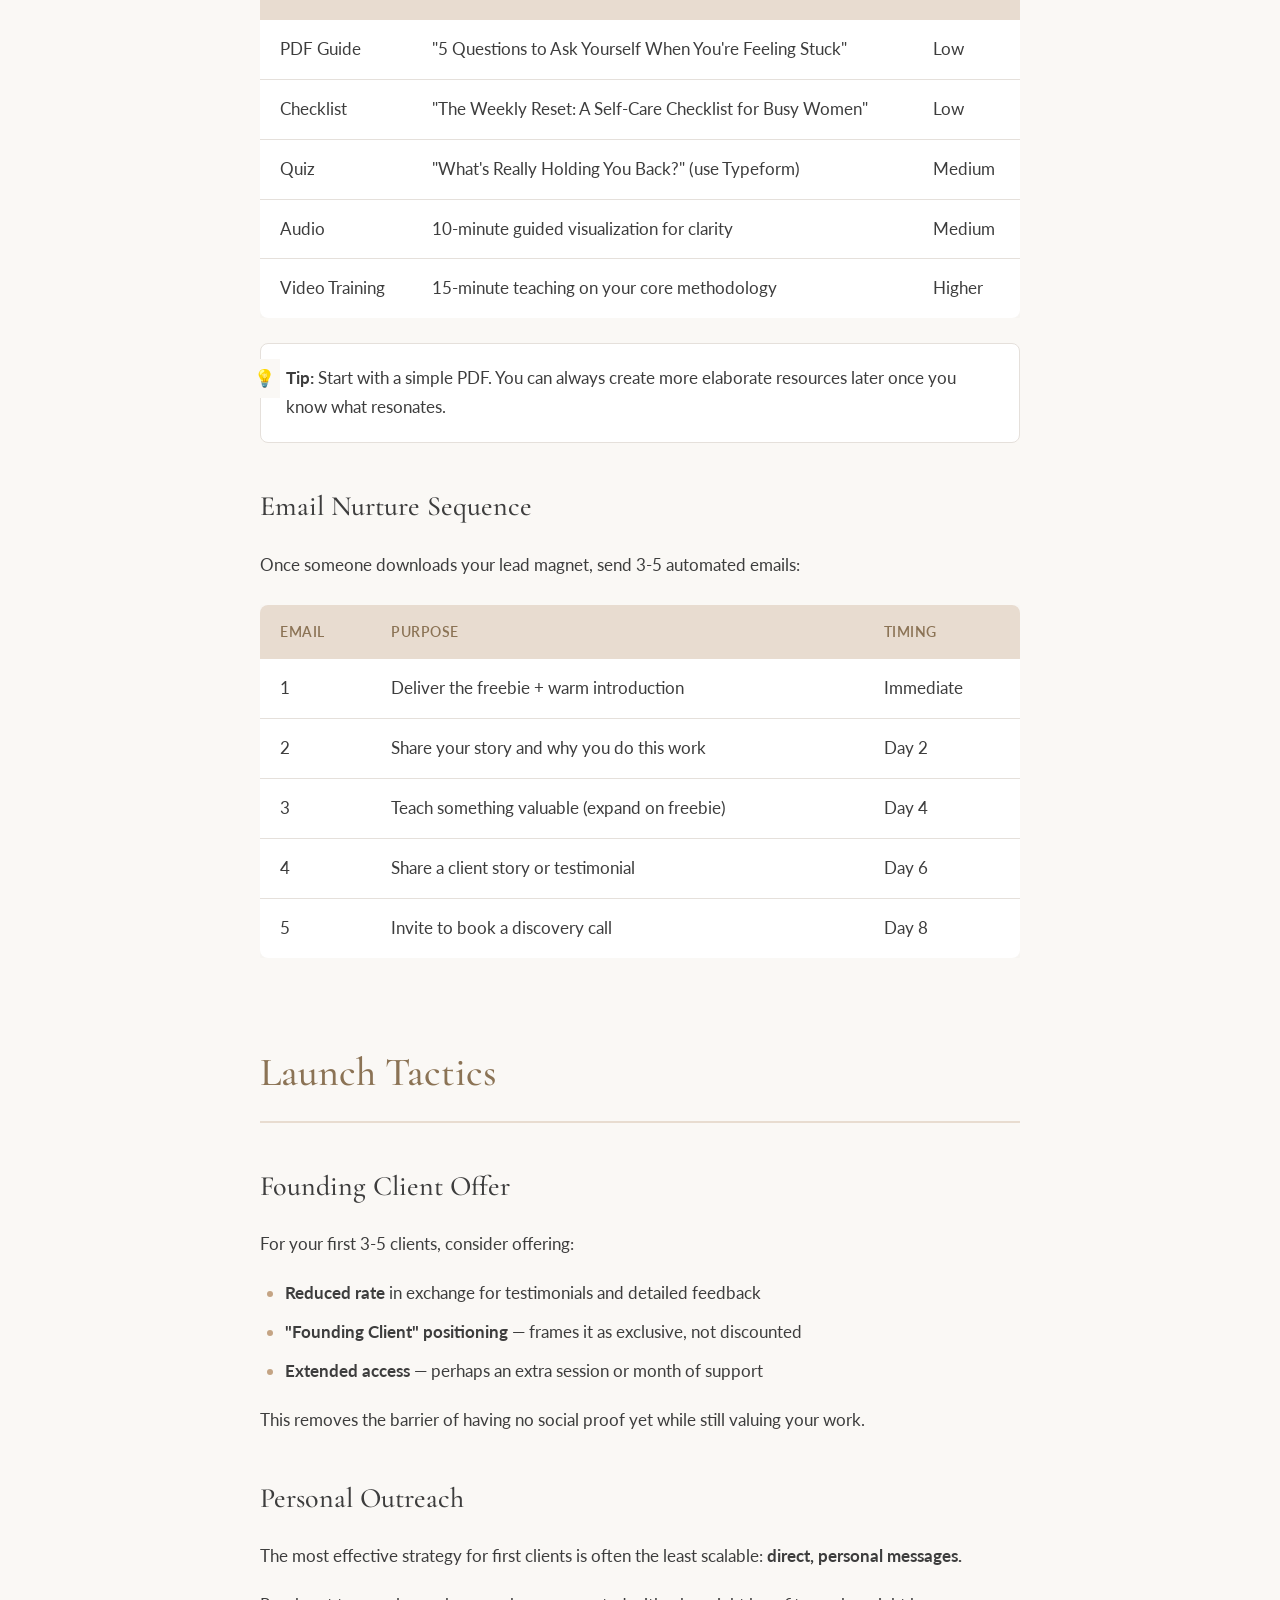
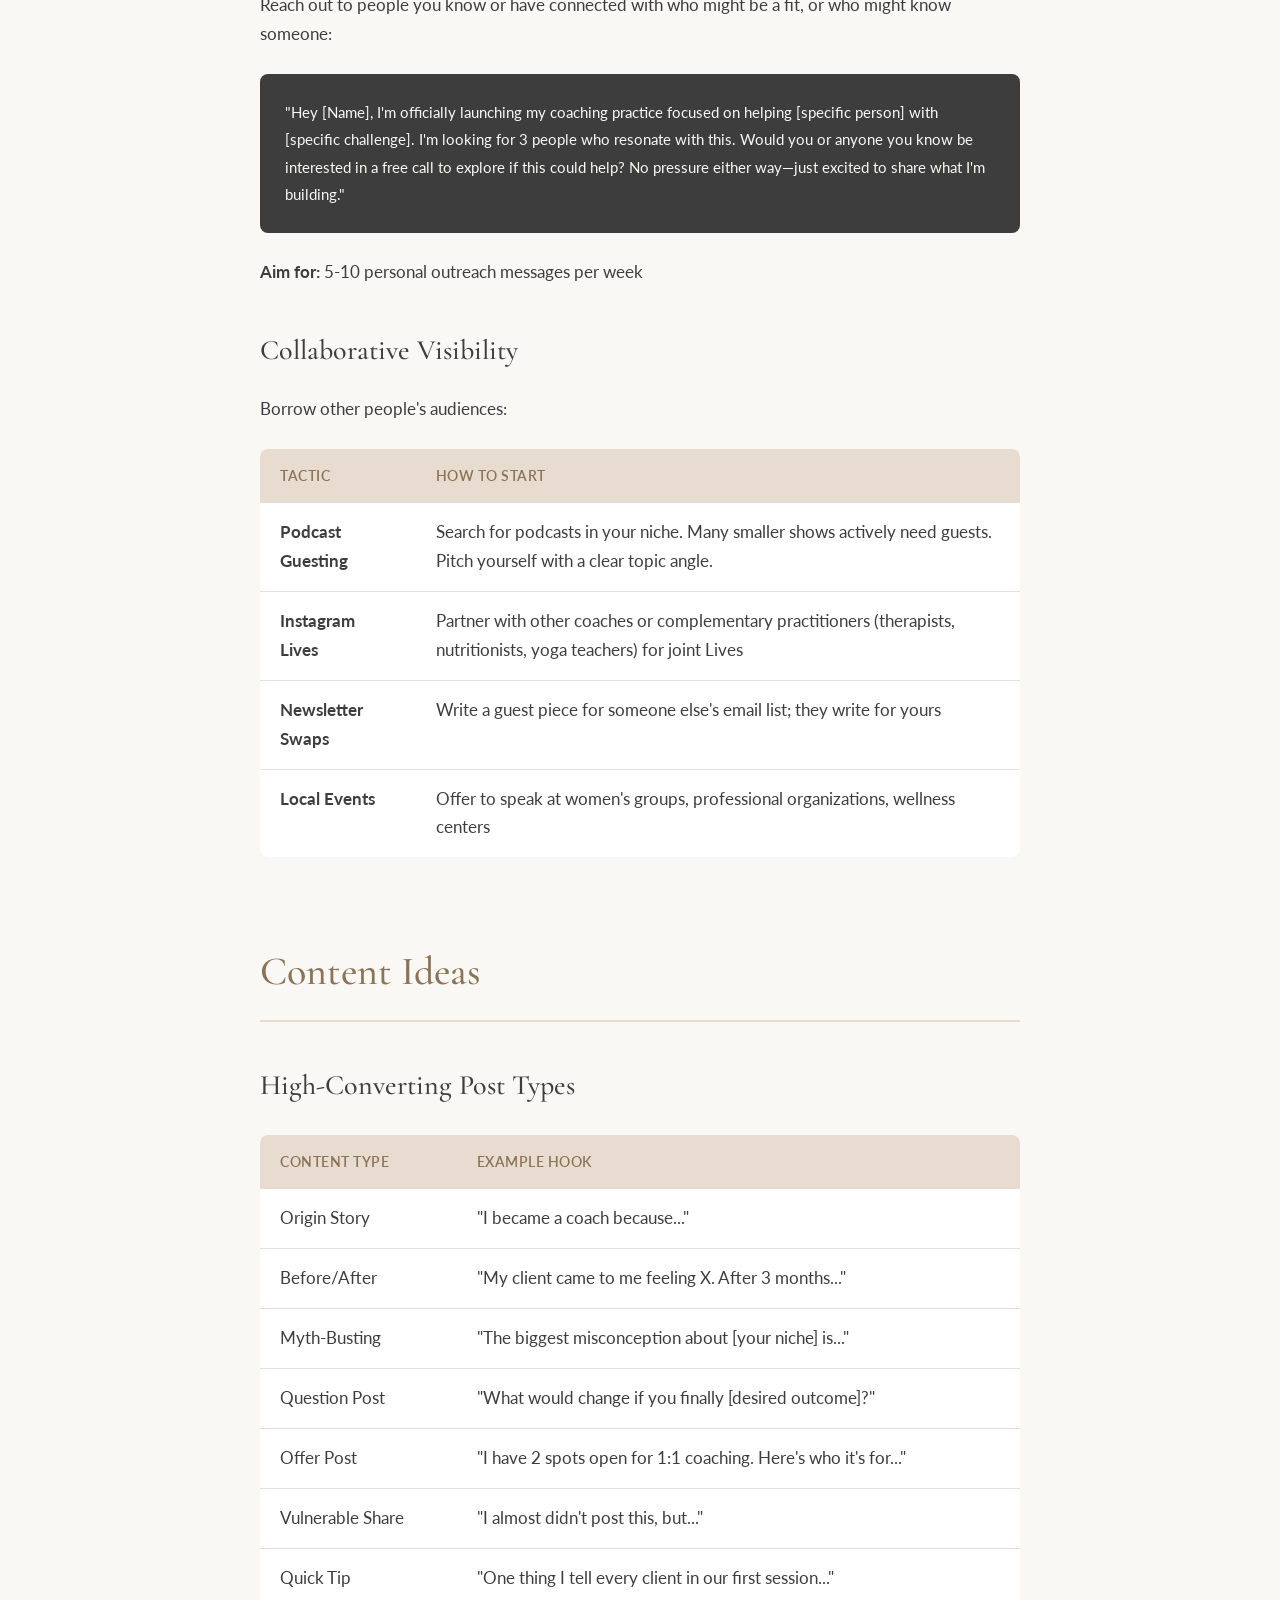
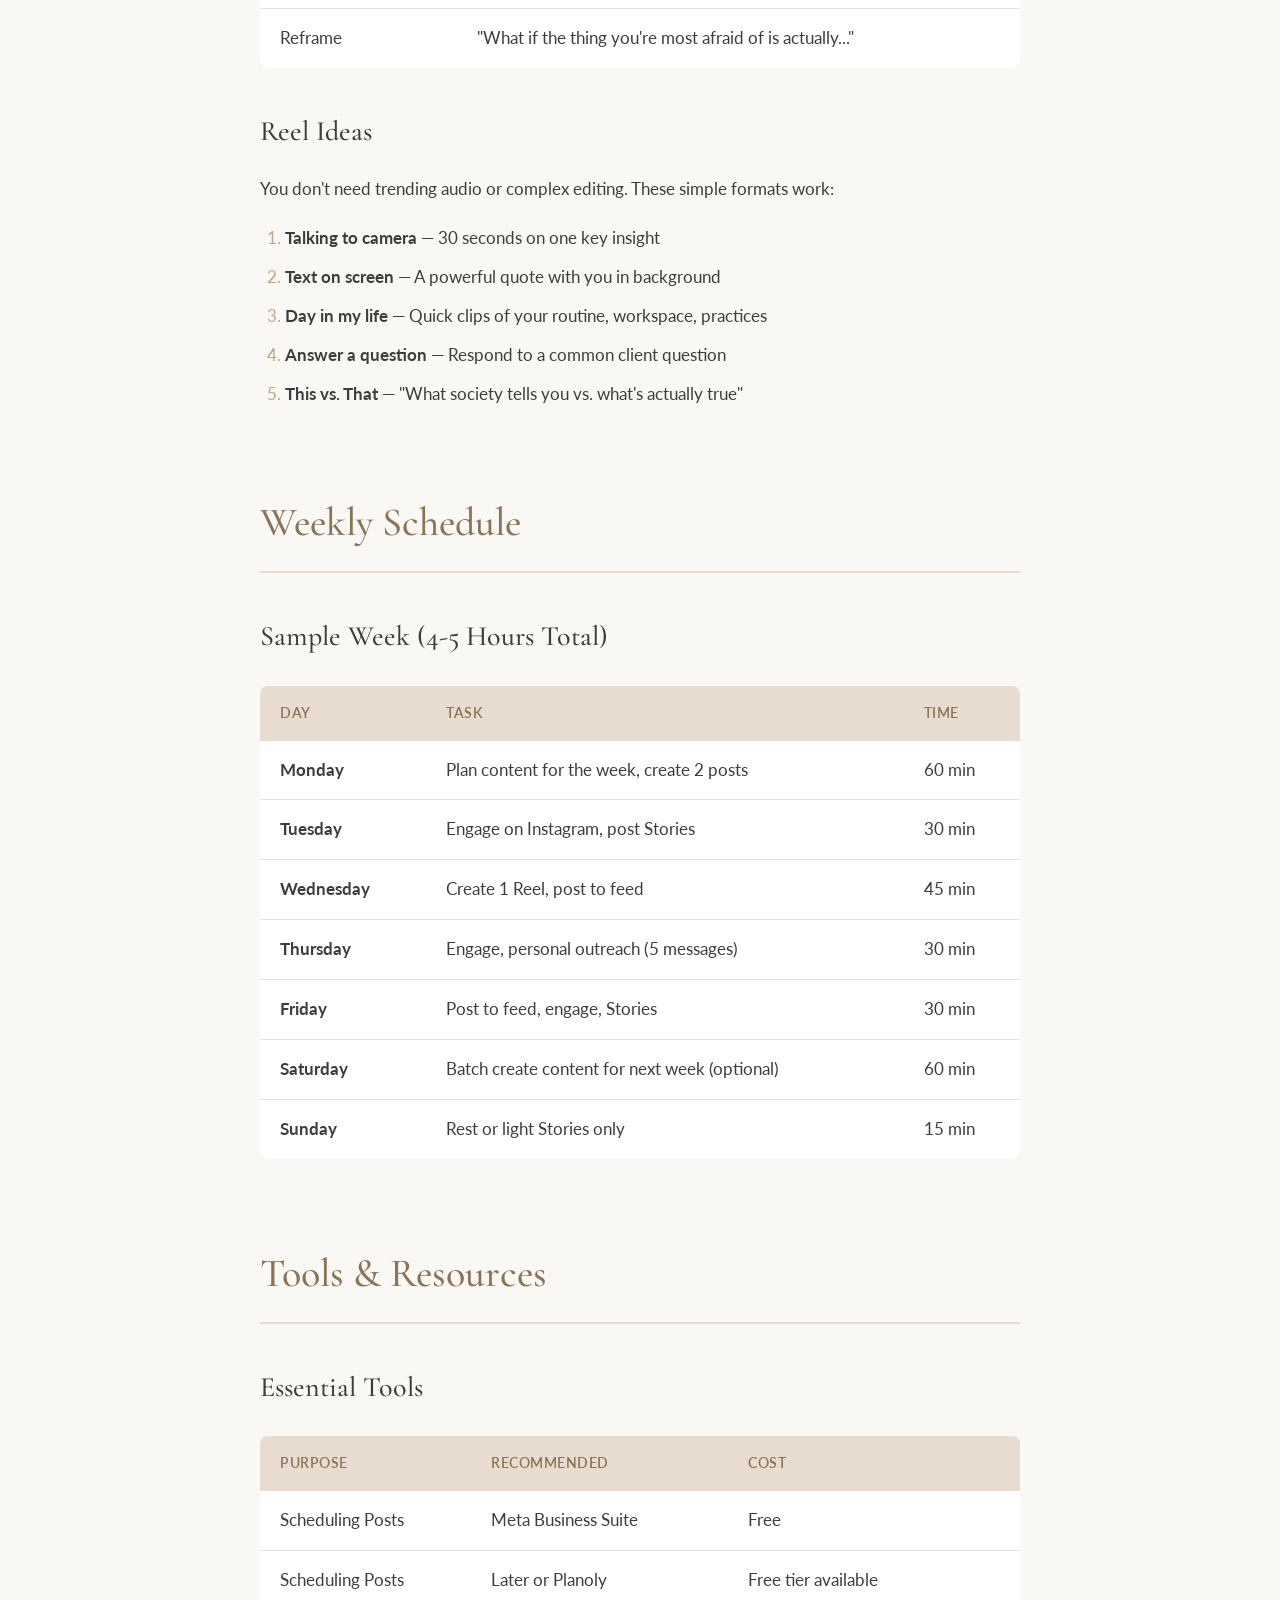
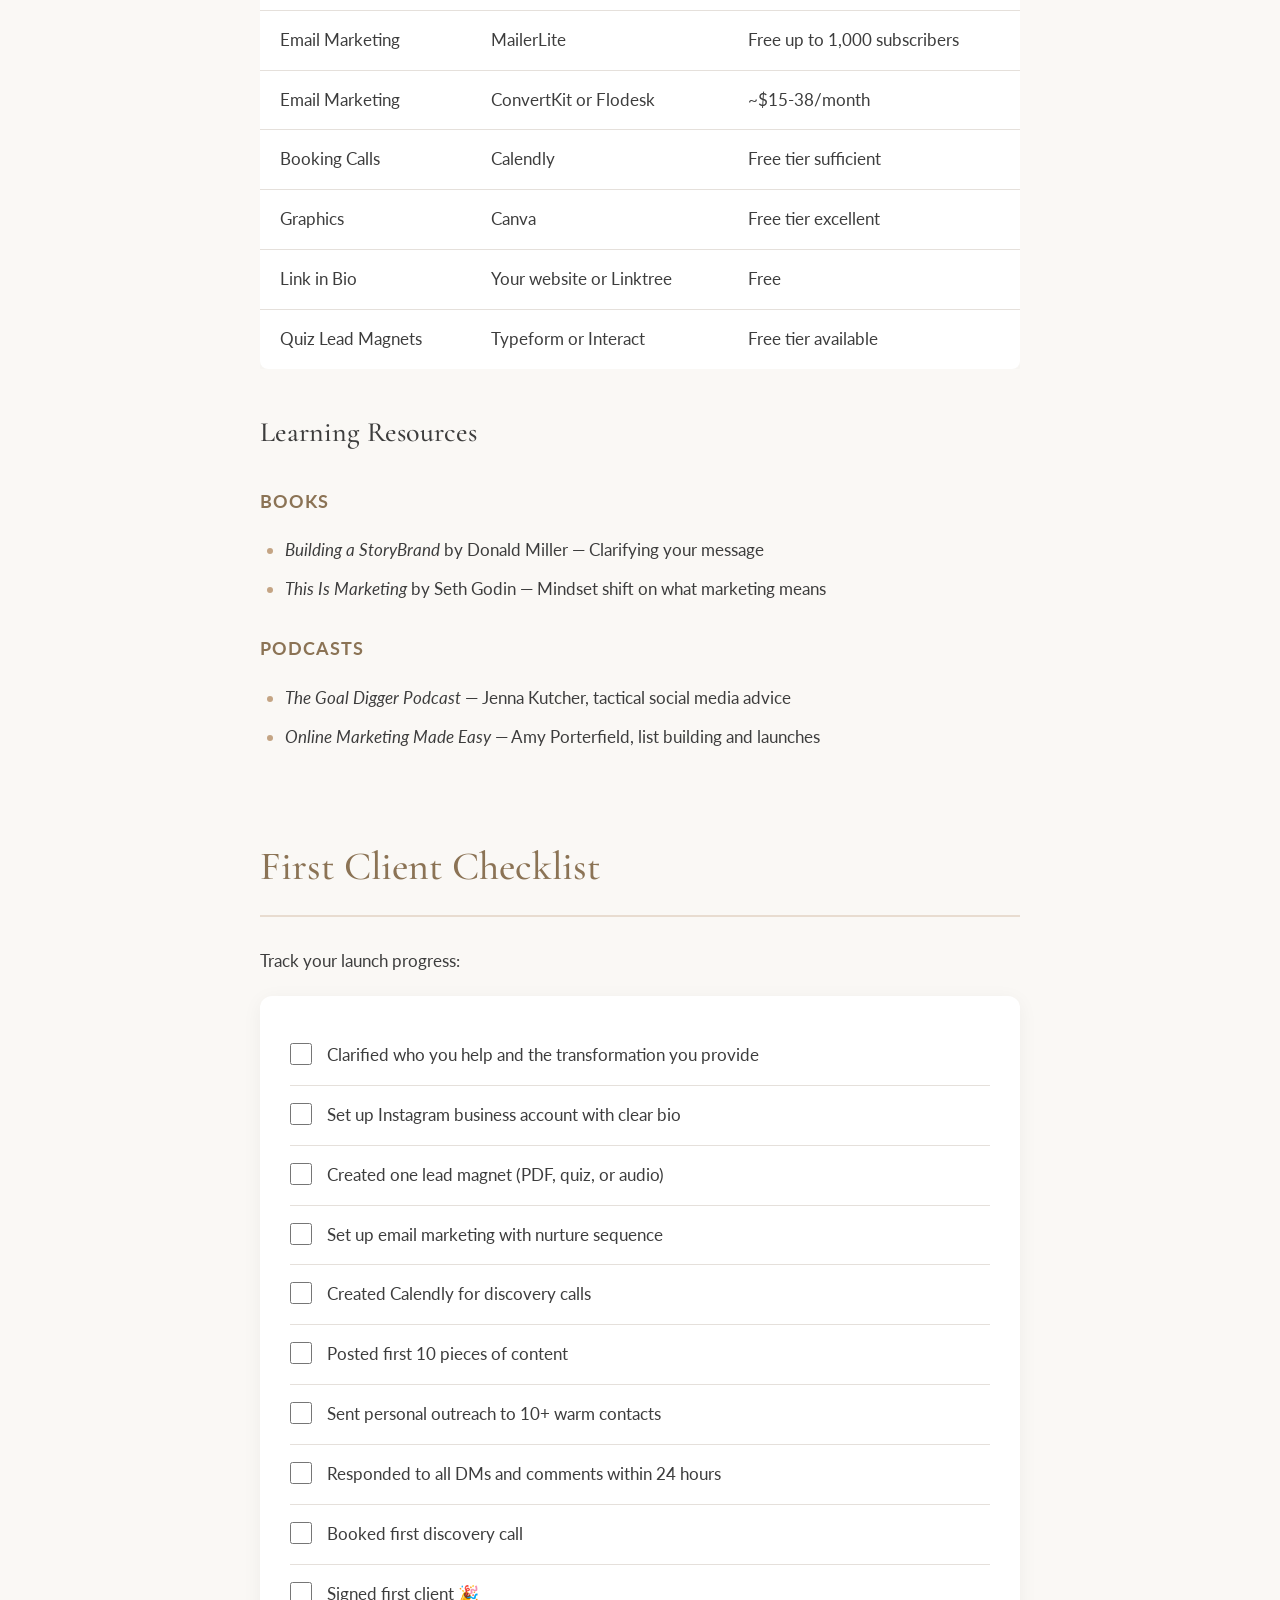
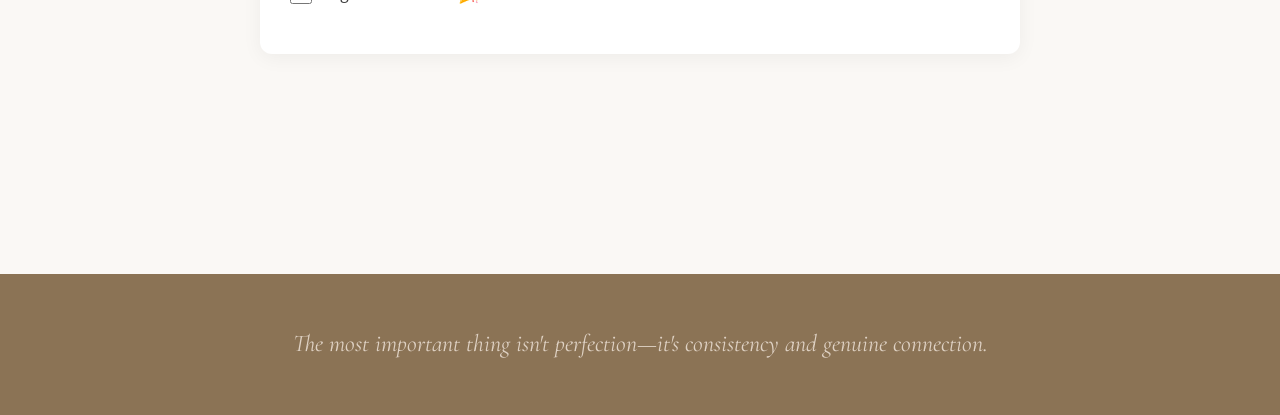
==== commit b64b8a48: "Add docs" ====
--- a/index.html
+++ b/index.html
@@ -424,6 +424,7 @@
             <a href="#weekly-schedule">Weekly Schedule</a>
             <a href="#tools">Tools</a>
             <a href="#checklist">Checklist</a>
+            <a href="https://github.com/vincentgomez/viktorija-coaching/blob/main/docs/spec.md" target="_blank" style="color: var(--color-gold); font-weight: 600;">Website Spec</a>
         </div>
     </nav>
 
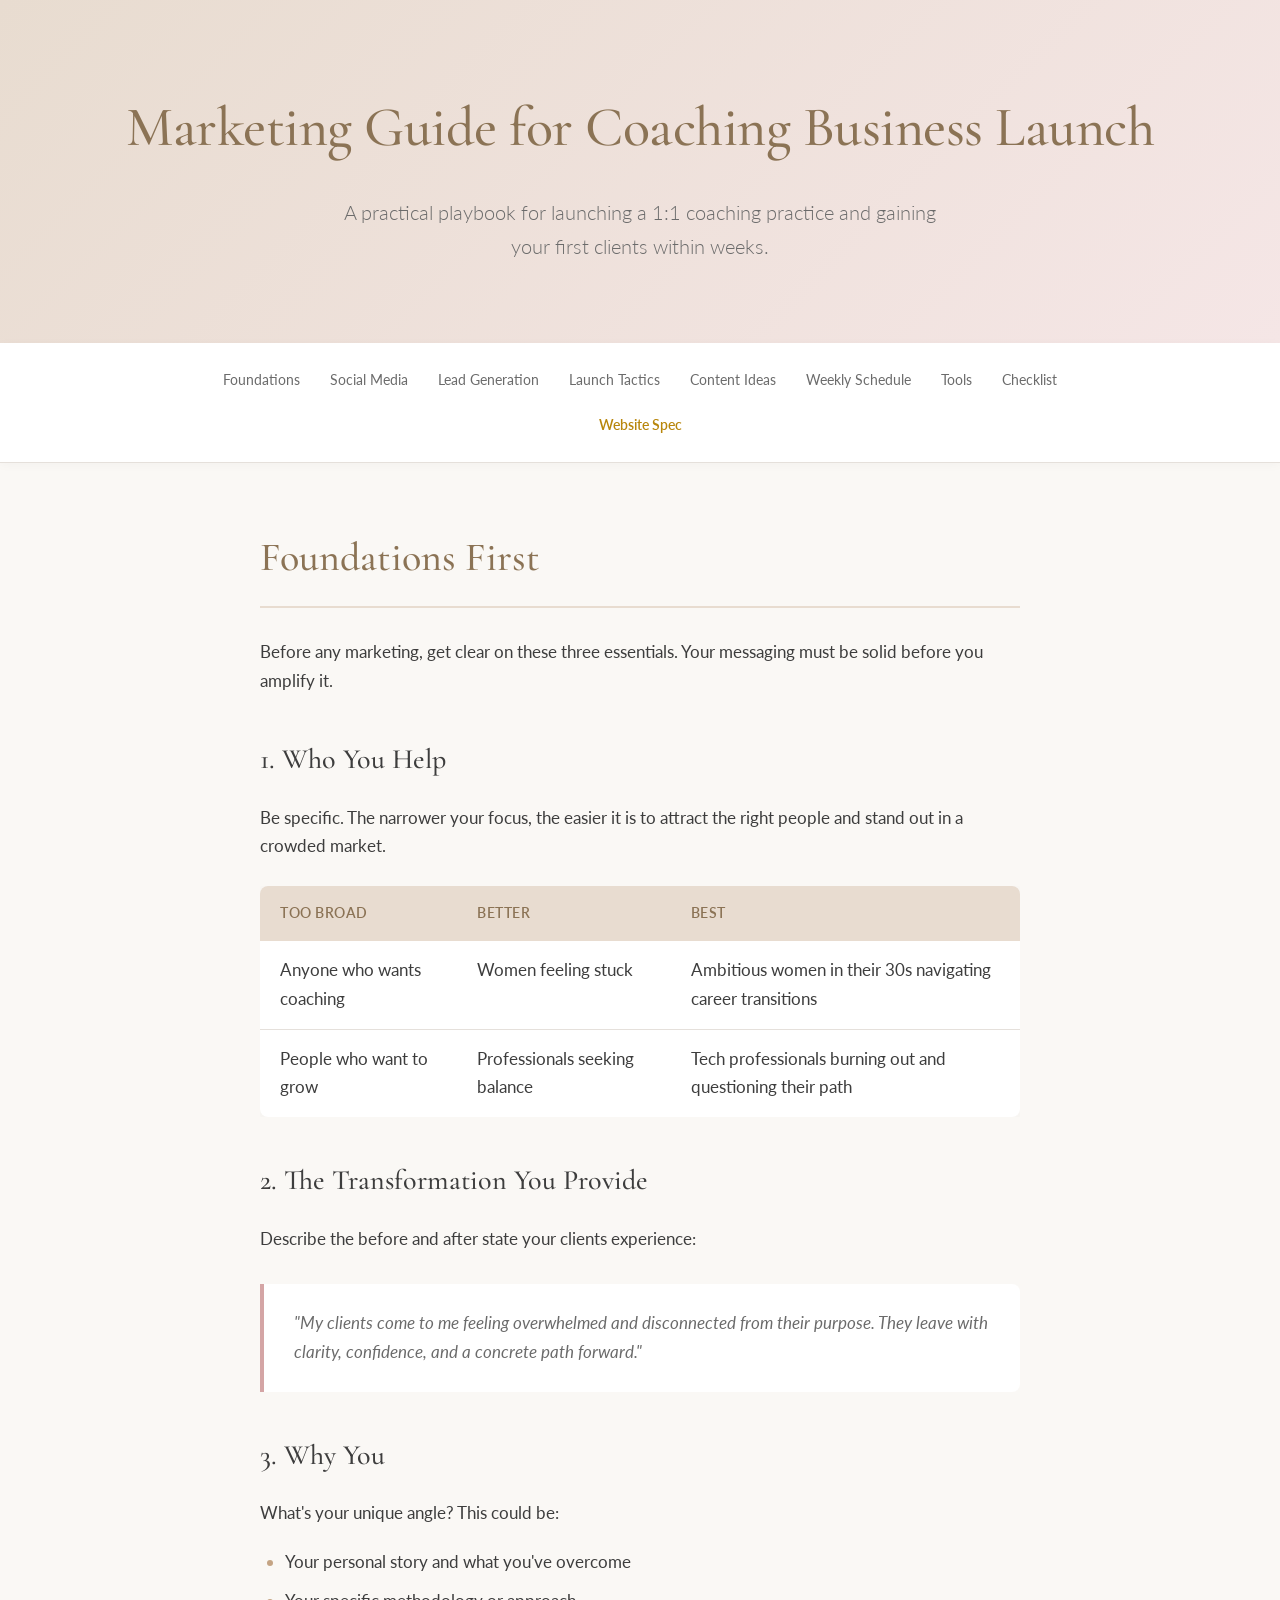
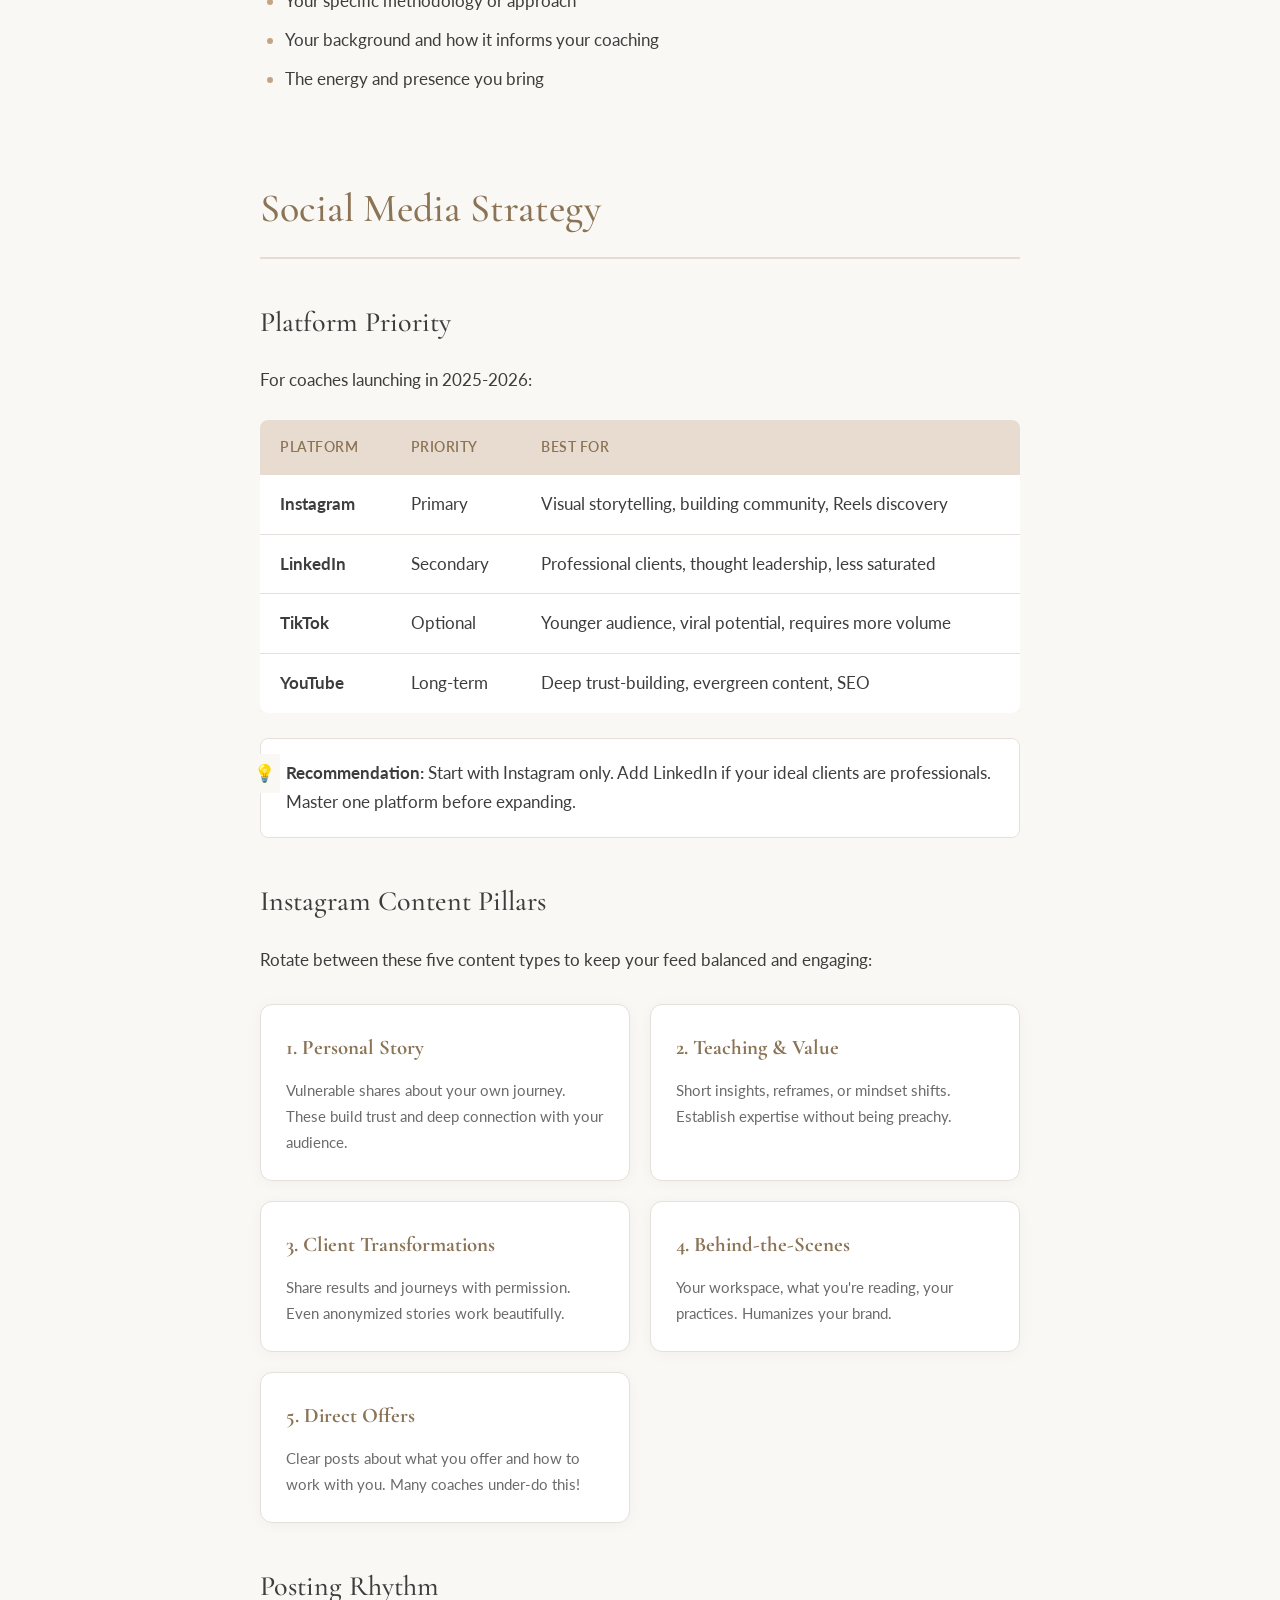
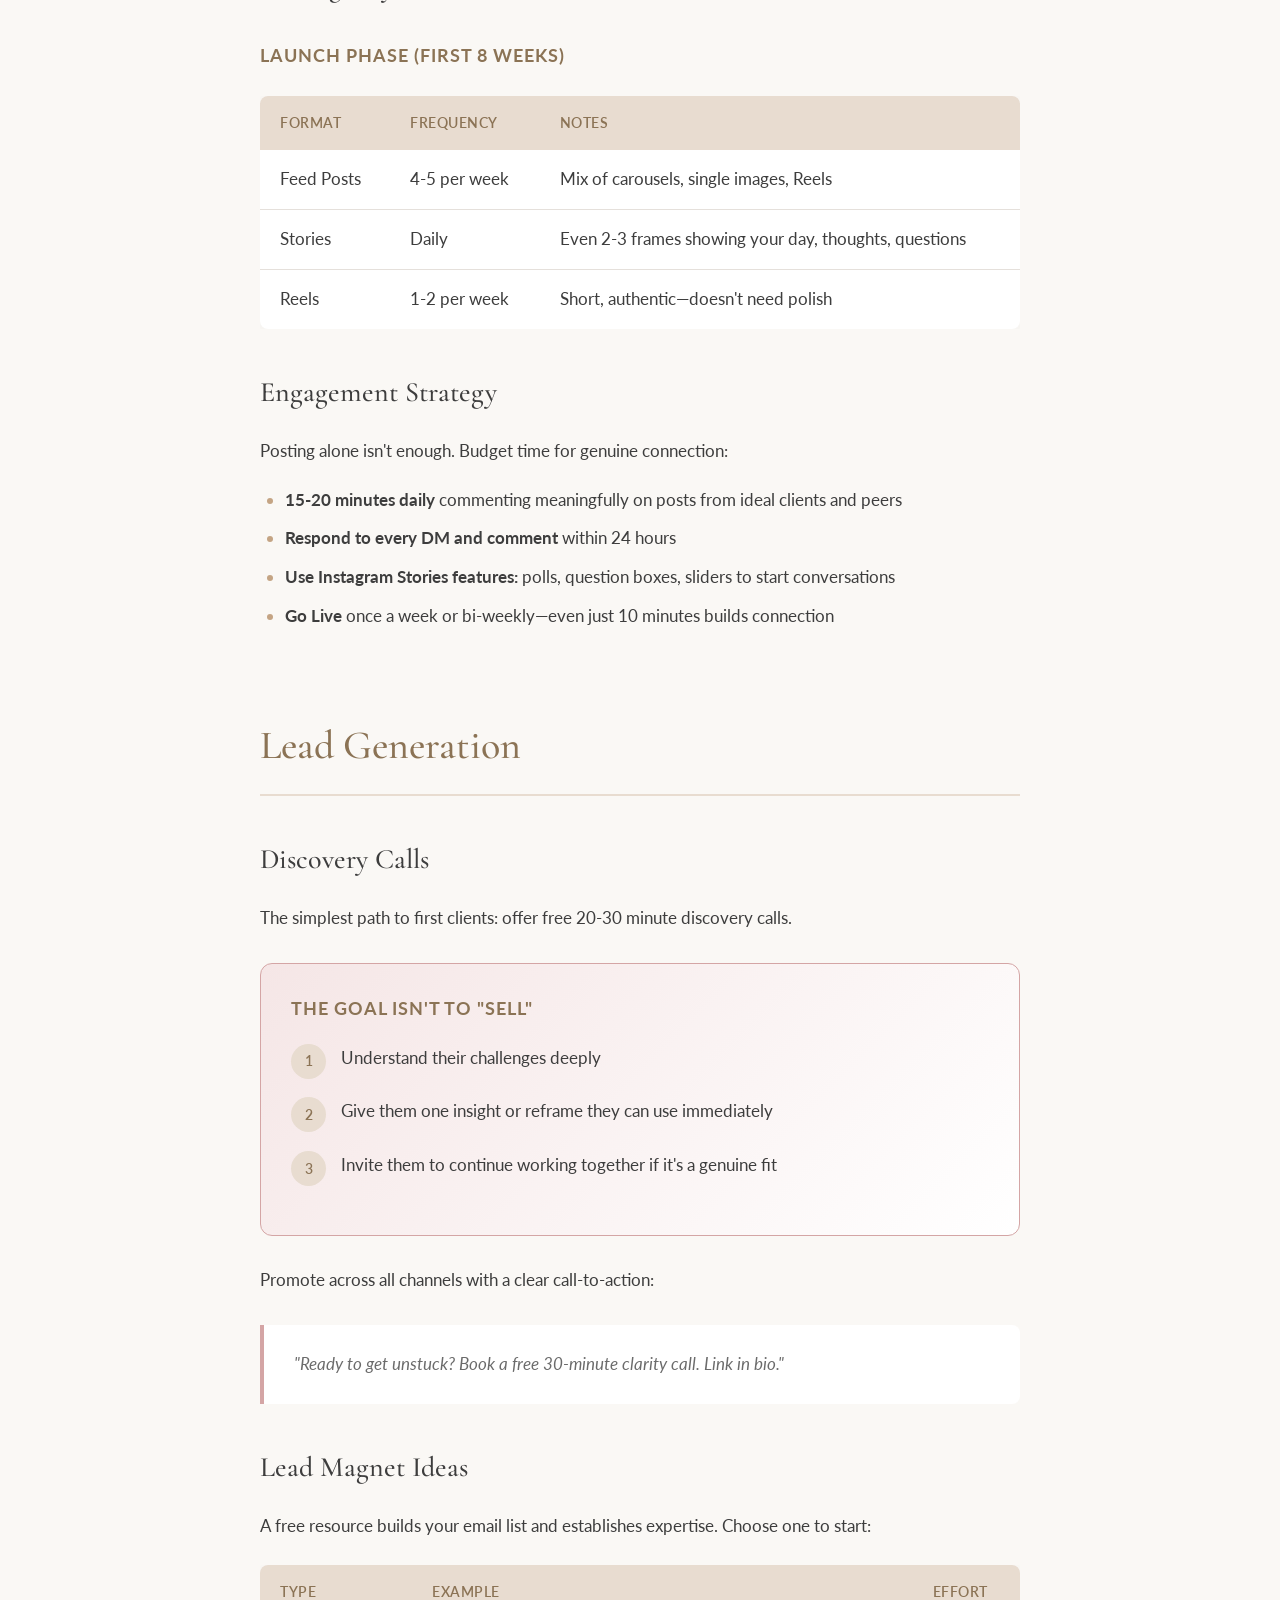
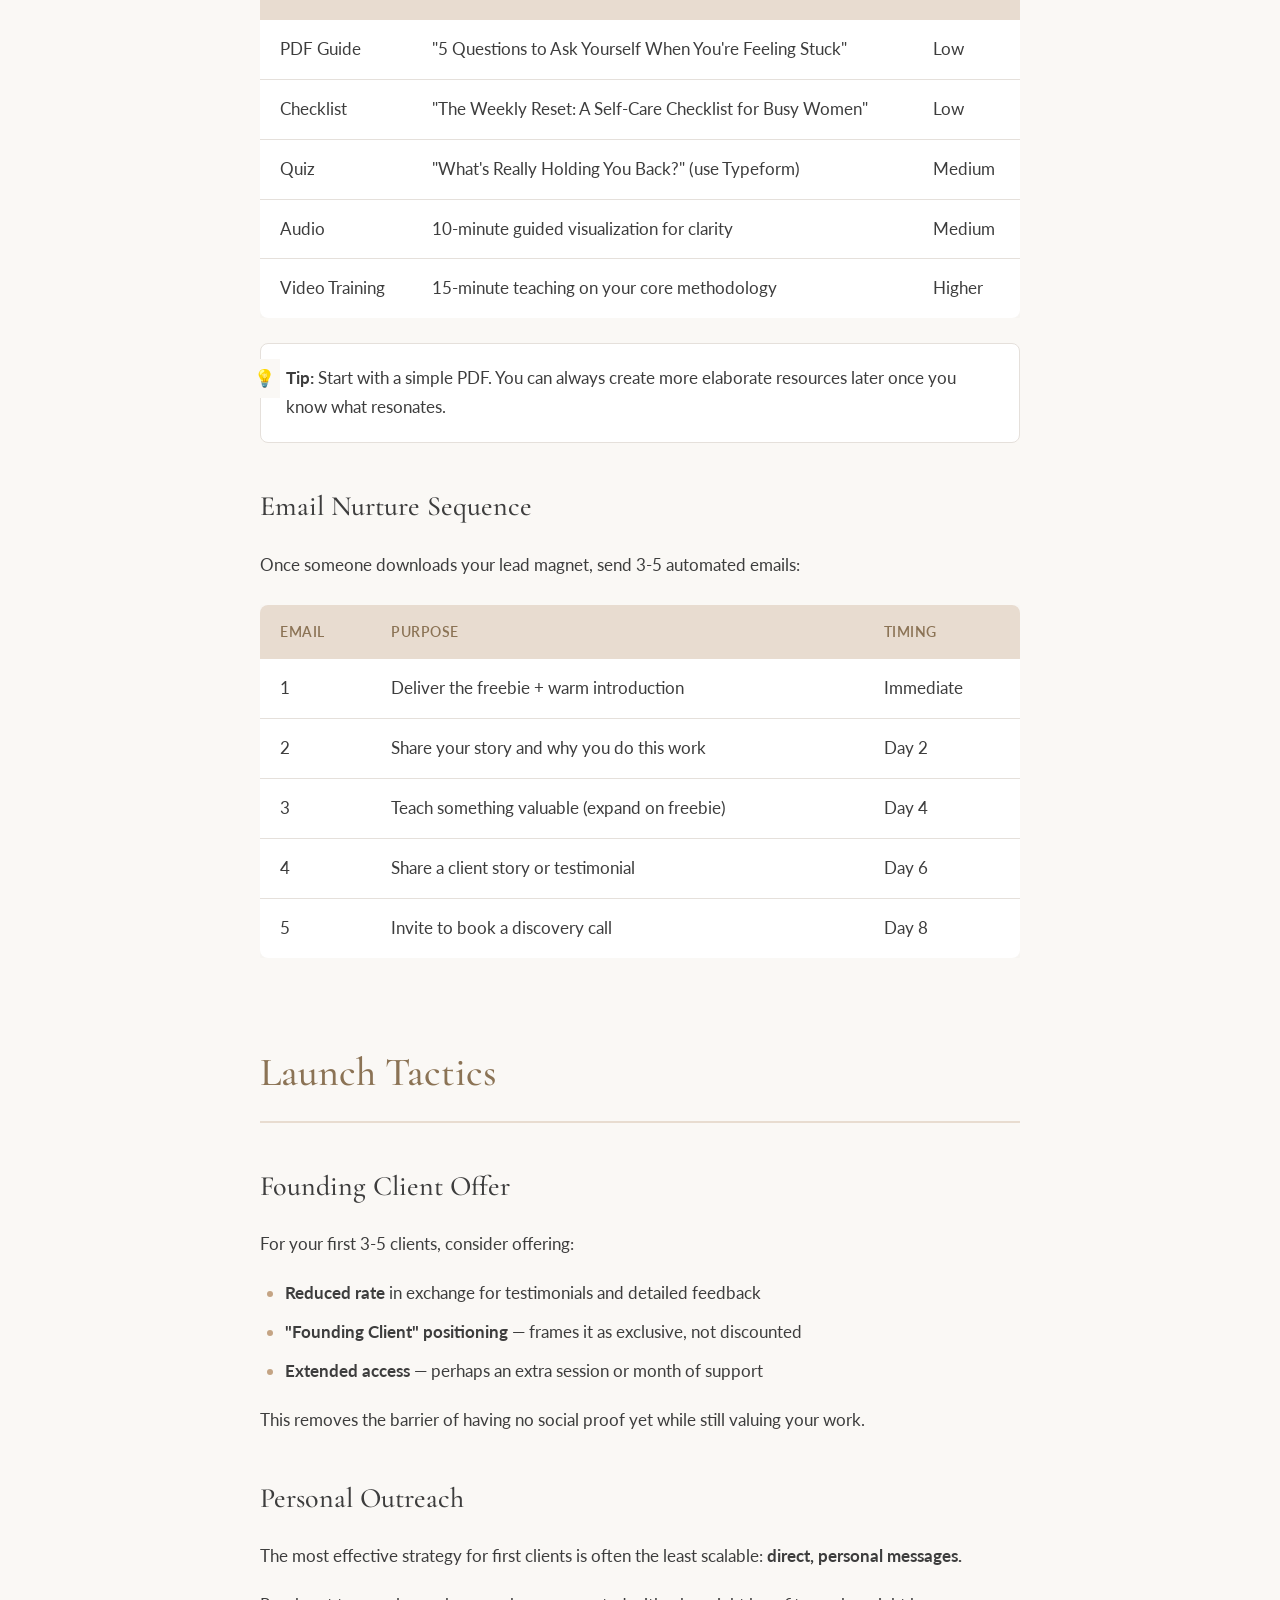
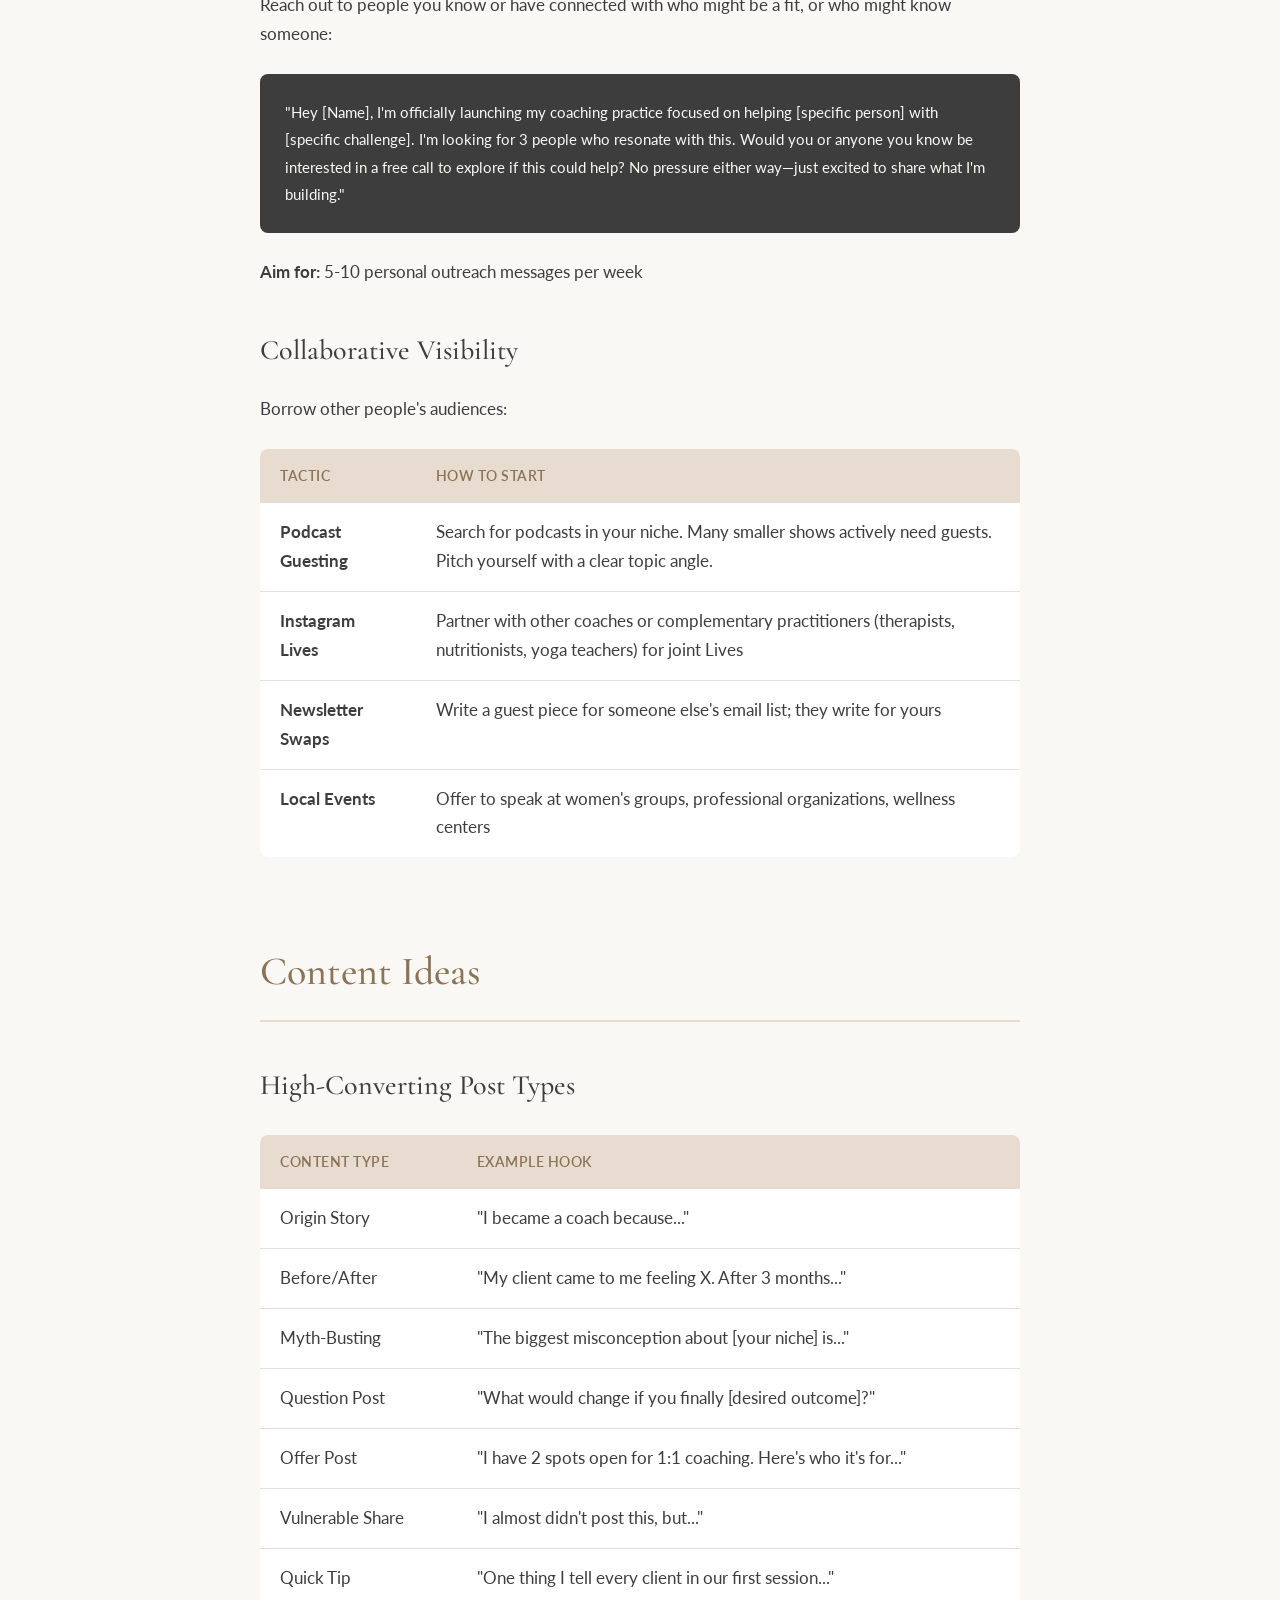
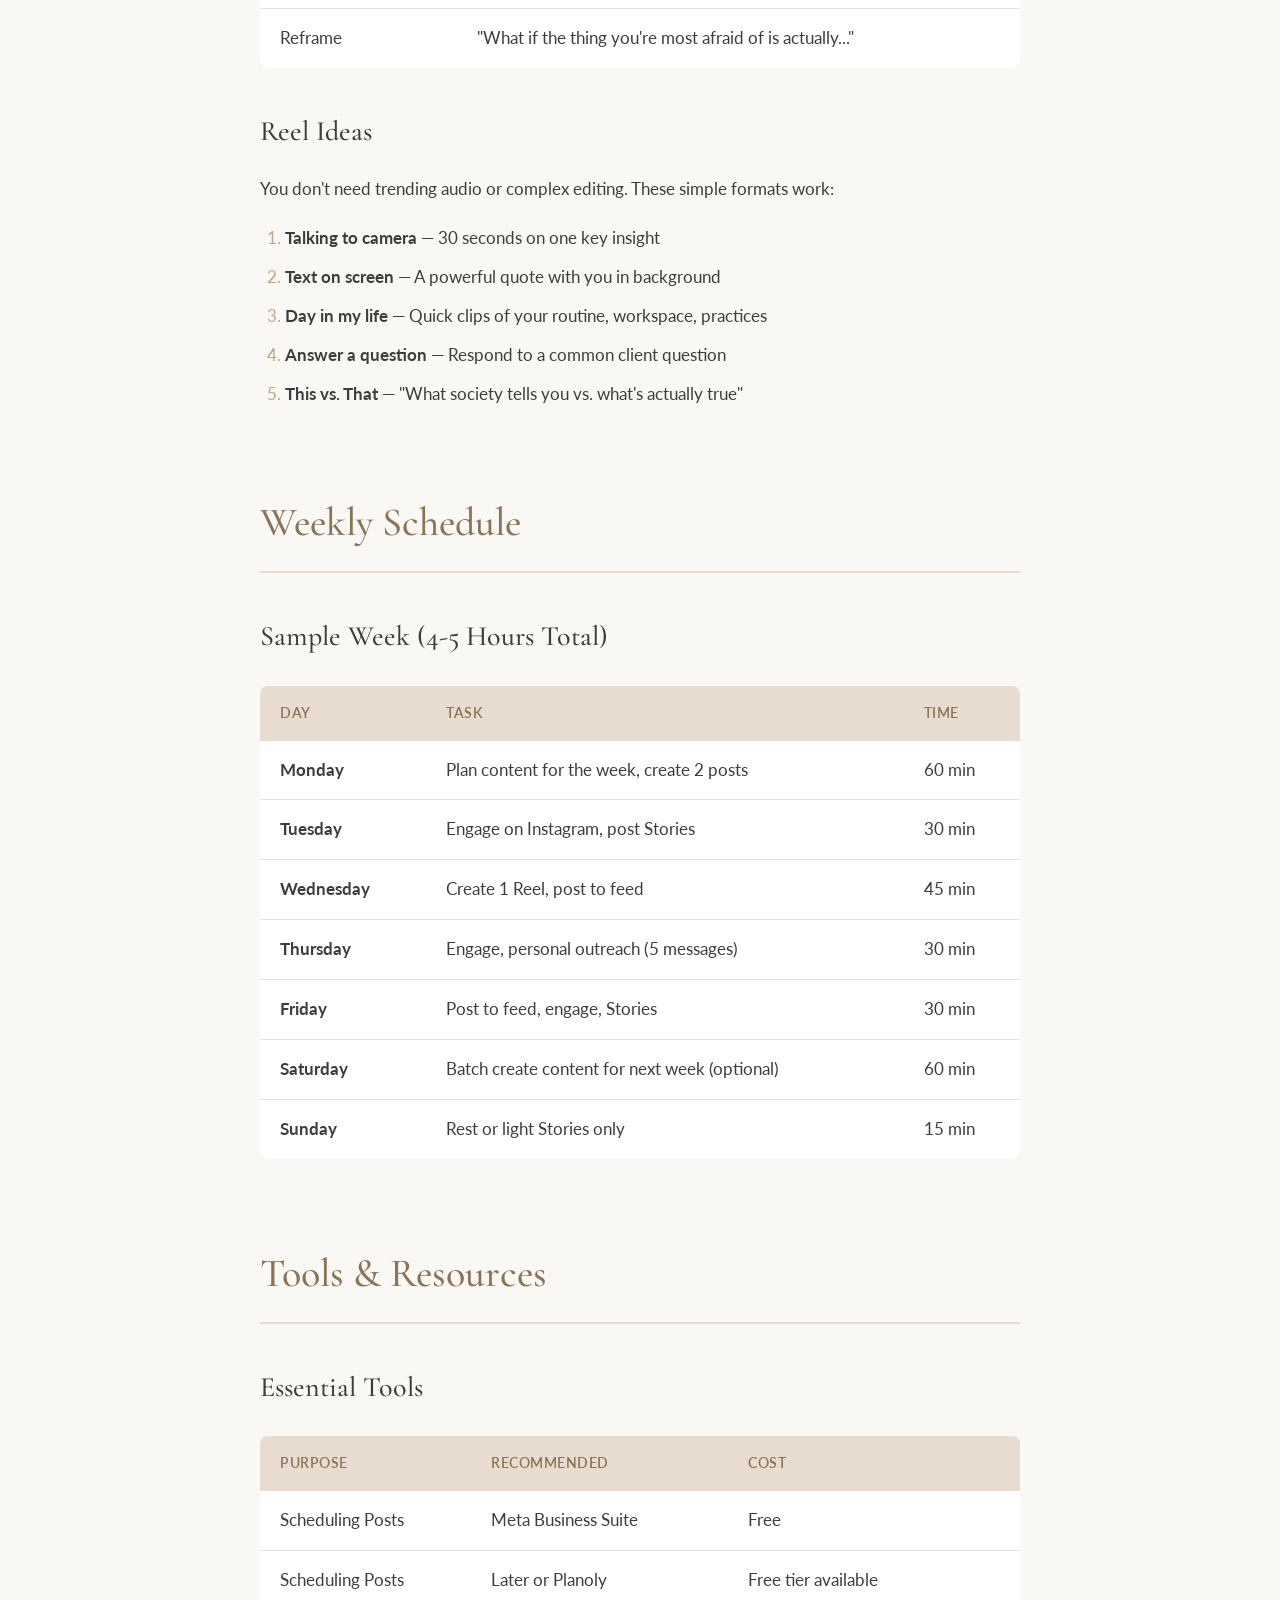
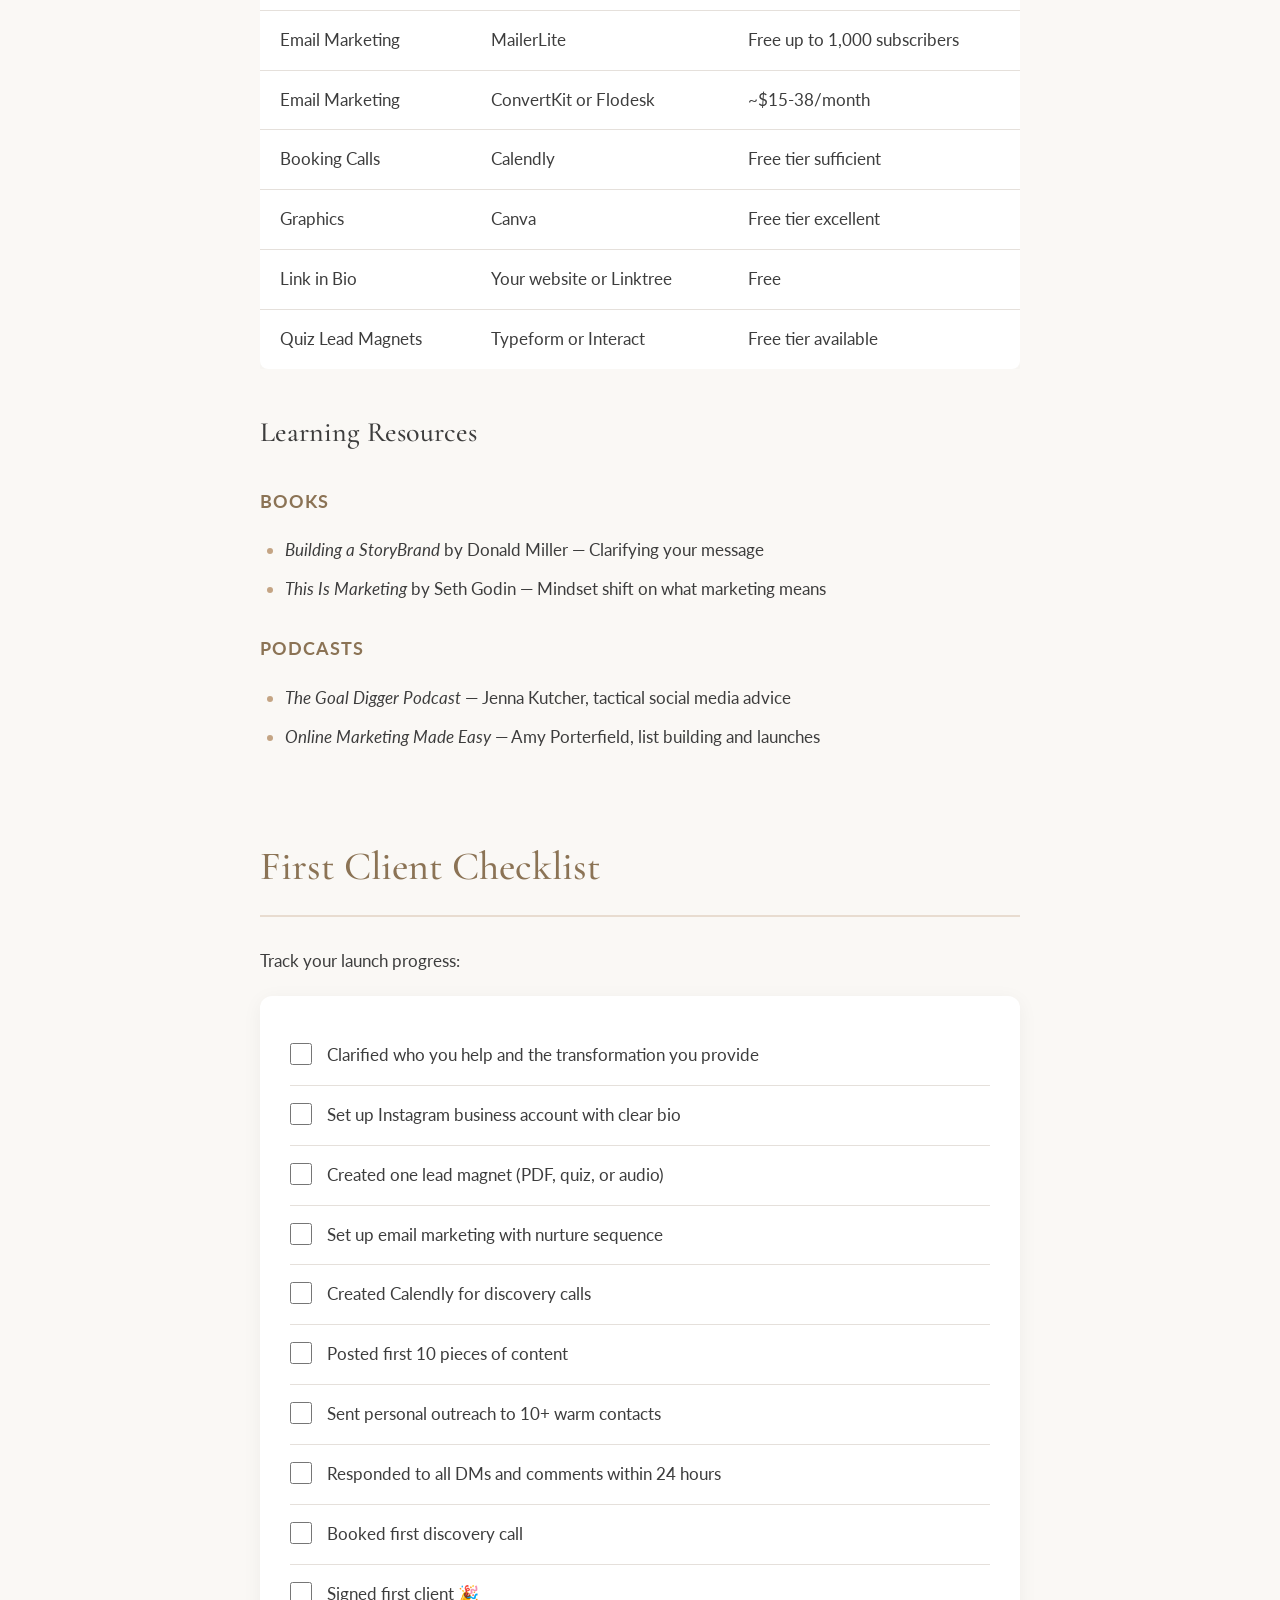
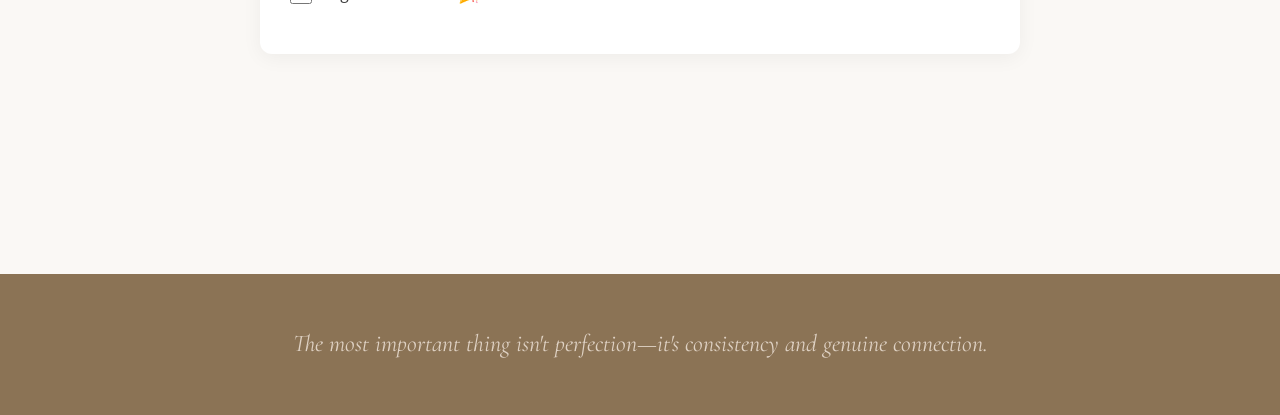
==== commit bf366218: "Change date" ====
--- a/index.html
+++ b/index.html
@@ -424,7 +424,7 @@
             <a href="#weekly-schedule">Weekly Schedule</a>
             <a href="#tools">Tools</a>
             <a href="#checklist">Checklist</a>
-            <a href="https://github.com/vincentgomez/viktorija-coaching/blob/main/docs/spec.md" target="_blank" style="color: var(--color-gold); font-weight: 600;">Website Spec</a>
+            <a href="https://github.com/vg2000/viktorija-coaching/blob/main/docs/spec.md" target="_blank" style="color: var(--color-gold); font-weight: 600;">Website Spec</a>
         </div>
     </nav>
 
@@ -484,7 +484,7 @@
             <h2>Social Media Strategy</h2>
 
             <h3>Platform Priority</h3>
-            <p>For coaches launching in 2024-2025:</p>
+            <p>For coaches launching in 2025-2026:</p>
 
             <div class="table-wrapper">
                 <table>
